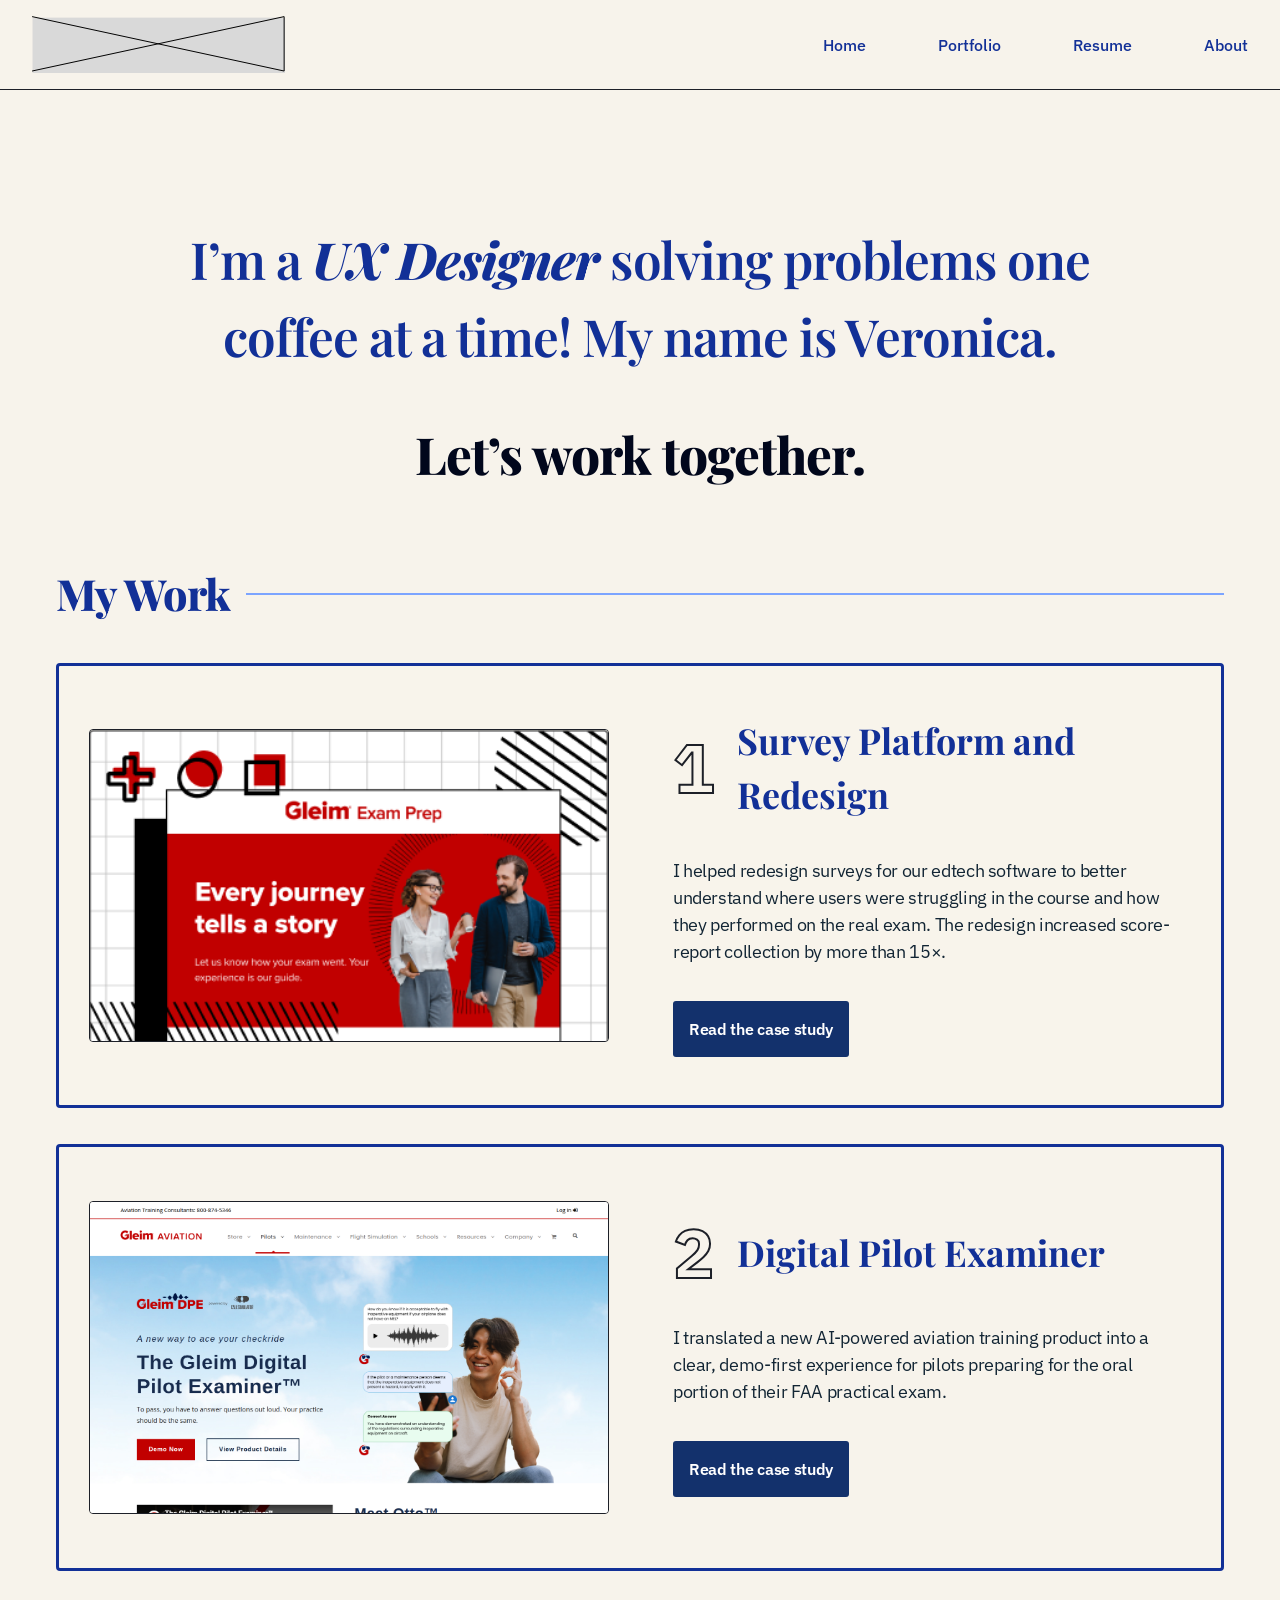
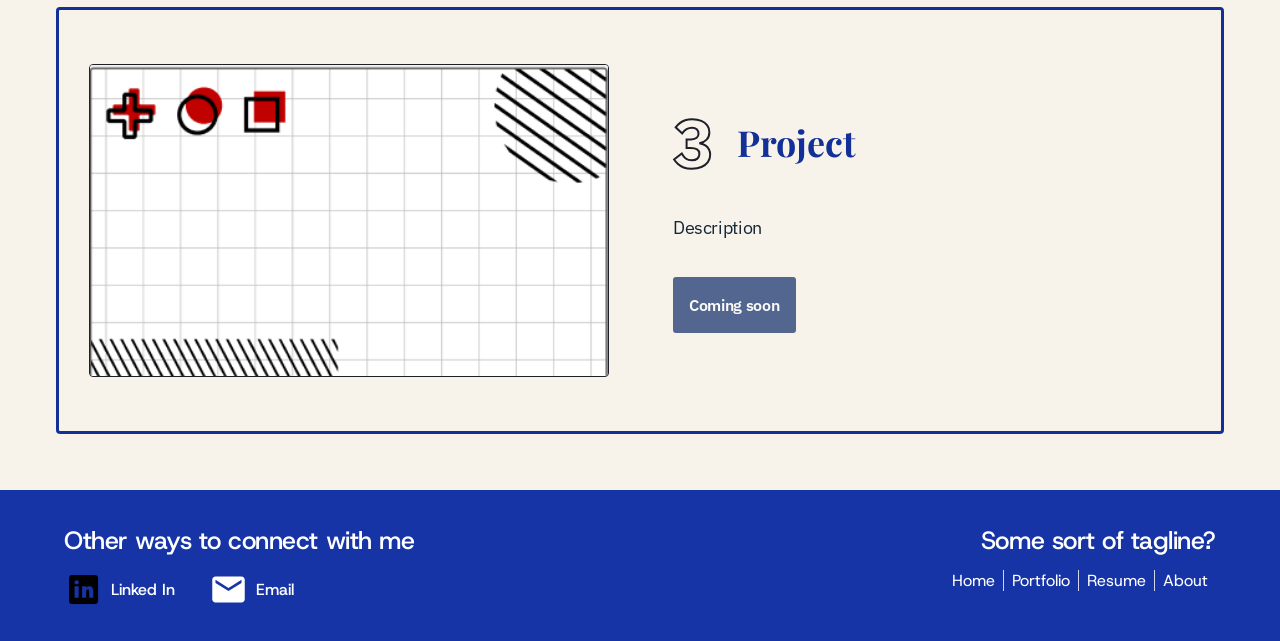
==== index.html @ b59b5c56 "Merge pull request #1 from ElmerTucker/main Homepage rebuild, Digital Pilot Examiner case study, and" ====
<!DOCTYPE html>
<html lang="en">

<head>
    <meta charset="UTF-8" />
    <meta name="viewport" content="width=device-width, initial-scale=1.0" />
    <meta name="description"
        content="Veronica Rodriguez is a UX designer creating thoughtful, outcome-focused digital experiences." />
    <title>Veronica Rodriguez — UX Designer</title>

    <link rel="preconnect" href="https://fonts.googleapis.com">
    <link rel="preconnect" href="https://fonts.gstatic.com" crossorigin>
    <link
        href="https://fonts.googleapis.com/css2?family=Host+Grotesk:wght@400;500&family=IBM+Plex+Sans:ital,wght@0,400;0,500;0,600;0,700&family=Playfair+Display:ital,wght@0,600;0,700;0,800;1,800&display=swap"
        rel="stylesheet">
    <link rel="stylesheet" href="styles.css" />
</head>

<body class="home-page">
    <div id="header"></div>

    <main>
        <section class="hero" aria-labelledby="hero-heading">
            <h1 id="hero-heading">
                I’m a <em>UX Designer</em> solving problems one coffee at a time! My name is Veronica.
                <span>Let’s work together.</span>
            </h1>
        </section>

        <section class="work" id="work" aria-labelledby="work-heading">
            <div class="section-heading">
                <h2 id="work-heading">My Work</h2>
                <span aria-hidden="true"></span>
            </div>

            <div class="project-list">
                <article class="project-card project-card--survey">
                    <div class="project-visual figma-crop" aria-hidden="true">
                        <img src="assets/figma-homepage.png" alt="" />
                    </div>
                    <div class="project-copy">
                        <div class="project-title-row">
                            <span class="project-number" aria-hidden="true">1</span>
                            <h3>Survey Platform and Redesign</h3>
                        </div>
                        <p>
                            I helped redesign surveys for our edtech software to better understand where users were
                            struggling in the course and how they performed on the real exam. The redesign increased
                            score-report collection by more than 15×.
                        </p>
                        <a class="project-button" href="surveys.html">Read the case study</a>
                    </div>
                </article>

                <article class="project-card project-card--pilot">
                    <div class="project-visual">
                        <img src="assets/digital-pilot-examiner.png"
                            alt="Gleim Digital Pilot Examiner launch-page design" />
                    </div>
                    <div class="project-copy">
                        <div class="project-title-row">
                            <span class="project-number" aria-hidden="true">2</span>
                            <h3>Digital Pilot Examiner</h3>
                        </div>
                        <p>
                            I translated a new AI-powered aviation training product into a clear, demo-first experience
                            for pilots preparing for the oral portion of their FAA practical exam.
                        </p>
                        <a class="project-button" href="digital-pilot-examiner.html">Read the case study</a>
                    </div>
                </article>

                <article class="project-card project-card--placeholder">
                    <div class="project-visual figma-crop" aria-hidden="true">
                        <img src="assets/figma-homepage.png" alt="" />
                    </div>
                    <div class="project-copy">
                        <div class="project-title-row">
                            <span class="project-number" aria-hidden="true">3</span>
                            <h3>Project</h3>
                        </div>
                        <p>Description</p>
                        <span class="project-button project-button--disabled" aria-disabled="true">Coming soon</span>
                    </div>
                </article>
            </div>
        </section>
    </main>

    <div id="footer"></div>

    <script>
        document.addEventListener("DOMContentLoaded", async function () {
            const [header, footer] = await Promise.all([
                fetch("partials/header.html"),
                fetch("partials/footer.html")
            ]);

            document.getElementById("header").innerHTML = await header.text();
            document.getElementById("footer").innerHTML = await footer.text();
        });
    </script>
</body>

</html>
---- styles.css ----
:root {
    --canvas: #f7f3eb;
    --card: #f8f4eb;
    --blue: #123097;
    --button: #13316c;
    --footer: #1634a6;
    --ink: #122534;
    --black: #01071c;
    --rule: #1d2028;
}

* {
    box-sizing: border-box;
}

html {
    scroll-behavior: smooth;
}

body {
    margin: 0;
}

.home-page {
    min-width: 0;
    overflow-x: hidden;
    background: var(--canvas);
    color: var(--ink);
    font-family: "IBM Plex Sans", sans-serif;
}

a {
    color: inherit;
}

.site-header {
    min-height: 89px;
    padding: 16px 32px;
    border-bottom: 1px solid var(--rule);
    display: flex;
    align-items: center;
    justify-content: space-between;
    gap: 32px;
    background: var(--canvas);
}

.site-brand {
    display: block;
    width: 253px;
    height: 57px;
    flex: 0 0 auto;
}

.site-brand img {
    display: block;
    width: 100%;
    height: 100%;
    object-fit: fill;
}

.site-nav {
    display: flex;
    align-items: center;
    gap: 72px;
    font-size: 16px;
    font-weight: 500;
    color: var(--blue);
}

.site-nav a,
.footer-nav a,
.contact-links a {
    text-decoration: none;
}

.site-nav a,
.footer-nav a {
    position: relative;
}

.site-nav a::after,
.footer-nav a::after {
    content: "";
    position: absolute;
    right: 0;
    bottom: -4px;
    left: 0;
    height: 1px;
    background: currentColor;
    transform: scaleX(0);
    transform-origin: right;
    transition: transform 180ms ease;
}

.site-nav a:hover::after,
.site-nav a:focus-visible::after,
.footer-nav a:hover::after,
.footer-nav a:focus-visible::after {
    transform: scaleX(1);
    transform-origin: left;
}

[aria-disabled="true"] {
    cursor: default;
}

.hero {
    min-height: 408px;
    margin-top: 63px;
    padding: 32px 64px;
    display: flex;
    align-items: center;
    justify-content: center;
}

.hero h1 {
    max-width: 1021px;
    margin: 0;
    color: var(--blue);
    font-family: "Playfair Display", serif;
    font-size: clamp(44px, 4vw, 57px);
    font-weight: 600;
    line-height: 1.5;
    letter-spacing: -0.019em;
    text-align: center;
}

.hero em {
    font-weight: 800;
}

.hero span {
    display: block;
    margin-top: 42px;
    color: var(--black);
    font-weight: 800;
}

.work {
    padding: 0 56px;
}

.section-heading {
    width: 100%;
    height: 65px;
    display: flex;
    align-items: center;
    gap: 16px;
}

.section-heading h2 {
    margin: 0;
    color: var(--blue);
    font-family: "Playfair Display", serif;
    font-size: 43px;
    font-weight: 800;
    line-height: 1.5;
    letter-spacing: -0.019em;
    white-space: nowrap;
}

.section-heading span {
    height: 2px;
    flex: 1;
    background: #7ca4ff;
}

.project-list {
    margin-top: 37px;
    display: grid;
    gap: 36px;
}

.project-card {
    min-height: 427px;
    padding: 30px;
    border: 3px solid var(--blue);
    border-radius: 4px;
    display: grid;
    grid-template-columns: minmax(0, 601fr) minmax(0, 599fr);
    align-items: center;
    gap: 64px;
    background: transparent;
}

.project-card:first-child {
    min-height: 445px;
    padding-block: 38px;
    background: var(--card);
}

.project-visual {
    width: 100%;
    aspect-ratio: 601 / 363;
    overflow: hidden;
    border: 1px solid var(--rule);
    border-radius: 4px;
    background: var(--canvas);
}

.project-visual>img {
    display: block;
    width: 100%;
    height: 100%;
    object-fit: cover;
}

.project-card--pilot .project-visual>img {
    object-position: top center;
}

.figma-crop {
    position: relative;
}

.figma-crop>img {
    position: absolute;
    width: 239.6%;
    max-width: none;
    height: auto;
    left: -14.64%;
    object-fit: initial;
}

.project-card--survey .figma-crop>img {
    top: -211.05%;
}

.project-card--placeholder .figma-crop>img {
    top: -469.15%;
}

.project-copy {
    min-width: 0;
    display: flex;
    flex-direction: column;
    align-items: flex-start;
    gap: 36px;
}

.project-title-row {
    width: 100%;
    display: flex;
    align-items: center;
    gap: 24px;
}

.project-number {
    flex: 0 0 auto;
    color: transparent;
    font-family: "IBM Plex Sans", sans-serif;
    font-size: clamp(60px, 5.4vw, 78px);
    font-weight: 700;
    line-height: 1;
    letter-spacing: -0.019em;
    -webkit-text-stroke: 2px var(--rule);
}

.project-copy h3 {
    margin: 0;
    color: var(--blue);
    font-family: "Playfair Display", serif;
    font-size: clamp(31px, 2.8vw, 39px);
    font-weight: 700;
    line-height: 1.5;
    letter-spacing: 0.001em;
}

.project-copy p {
    width: 100%;
    margin: 0;
    color: var(--ink);
    font-size: 18px;
    line-height: 1.5;
    letter-spacing: -0.019em;
}

.project-button {
    display: inline-flex;
    align-items: center;
    justify-content: center;
    min-height: 56px;
    padding: 16px;
    border-radius: 3px;
    background: var(--button);
    color: white;
    font-size: 16px;
    font-weight: 600;
    line-height: 1.5;
    letter-spacing: -0.019em;
    text-decoration: none;
    transition: transform 160ms ease, background 160ms ease;
}

a.project-button:hover,
a.project-button:focus-visible {
    transform: translateY(-2px);
    background: var(--blue);
}

.project-button--disabled {
    opacity: 0.72;
}

.site-footer {
    min-height: 151px;
    margin-top: 56px;
    padding: 32px 64px;
    display: grid;
    grid-template-columns: 1fr 1fr;
    align-items: start;
    gap: 32px;
    background: var(--footer);
    color: white;
    font-family: "Host Grotesk", sans-serif;
}

.site-footer h2 {
    margin: 0;
    font-size: 25px;
    font-weight: 500;
    line-height: 1.5;
    letter-spacing: -0.019em;
}

.footer-contact,
.footer-nav-group {
    display: flex;
    flex-direction: column;
    gap: 10px;
}

.contact-links {
    display: flex;
    align-items: center;
    gap: 34px;
}

.contact-links a {
    display: inline-flex;
    align-items: center;
    gap: 8px;
    font-size: 16px;
    font-weight: 500;
}

.contact-links img {
    width: 39px;
    height: 39px;
    object-fit: contain;
}

.footer-nav-group {
    align-items: flex-end;
    text-align: right;
}

.footer-nav {
    display: flex;
    align-items: center;
    font-size: 16px;
}

.footer-nav a {
    padding: 0 8px;
    border-left: 1px solid rgba(255, 255, 255, 0.8);
}

.footer-nav a:first-child {
    border-left: 0;
}

@media (max-width: 960px) {
    .site-brand {
        width: 190px;
        height: 43px;
    }

    .site-nav {
        gap: 28px;
    }

    .hero {
        min-height: 360px;
        margin-top: 32px;
        padding-inline: 40px;
    }

    .work {
        padding-inline: 32px;
    }

    .project-card,
    .project-card:first-child {
        min-height: 0;
        padding: 28px;
        grid-template-columns: 1fr;
        gap: 32px;
    }

    .project-visual {
        max-width: 650px;
    }

    .project-copy {
        gap: 24px;
    }
}

@media (max-width: 680px) {
    .site-header {
        padding: 16px 20px;
        flex-wrap: wrap;
        gap: 12px;
    }

    .site-brand {
        width: 150px;
        height: 34px;
    }

    .site-nav {
        width: 100%;
        justify-content: space-between;
        gap: 10px;
        font-size: 14px;
    }

    .hero {
        min-height: 0;
        margin: 0;
        padding: 64px 24px 80px;
    }

    .hero h1 {
        font-size: clamp(36px, 10vw, 46px);
        line-height: 1.28;
        text-align: left;
    }

    .hero span {
        margin-top: 32px;
    }

    .work {
        padding-inline: 20px;
    }

    .section-heading {
        height: auto;
    }

    .section-heading h2 {
        font-size: 36px;
    }

    .project-list {
        margin-top: 28px;
        gap: 24px;
    }

    .project-card,
    .project-card:first-child {
        padding: 18px;
        border-width: 2px;
        gap: 24px;
    }

    .project-title-row {
        align-items: flex-start;
        gap: 14px;
    }

    .project-number {
        font-size: 54px;
    }

    .project-copy h3 {
        font-size: 30px;
        line-height: 1.25;
    }

    .project-copy p {
        font-size: 16px;
    }

    .site-footer {
        margin-top: 40px;
        padding: 32px 24px;
        grid-template-columns: 1fr;
    }

    .footer-nav-group {
        align-items: flex-start;
        text-align: left;
    }

    .footer-nav {
        flex-wrap: wrap;
    }

    .footer-nav a:first-child {
        padding-left: 0;
    }
}

@media (prefers-reduced-motion: reduce) {
    html {
        scroll-behavior: auto;
    }

    *,
    *::before,
    *::after {
        transition-duration: 0.01ms !important;
        animation-duration: 0.01ms !important;
        animation-iteration-count: 1 !important;
    }
}

/* Survey redesign case study */
.survey-page {
    --survey-blue: #123097;
    --survey-ink: #122534;
    --survey-line: #7ca4ff;
    --survey-pale: #e9efff;
    min-width: 0;
    overflow-x: hidden;
    background: var(--canvas);
    color: var(--survey-ink);
    font-family: "IBM Plex Sans", sans-serif;
    font-size: 16px;
    line-height: 1.62;
}

.survey-page .site-header {
    position: relative;
    z-index: 2;
}

.survey-page main {
    overflow: hidden;
}

.survey-shell {
    width: min(100% - 128px, 1312px);
    margin-inline: auto;
}

.survey-hero {
    min-height: 422px;
    padding-block: 112px 80px;
    display: grid;
    grid-template-columns: minmax(0, 1.45fr) minmax(220px, 0.62fr) minmax(180px, 0.5fr);
    align-items: start;
    gap: 72px;
}

.survey-eyebrow {
    margin: 0 0 12px;
    color: var(--survey-blue);
    font-size: 13px;
    font-weight: 700;
    letter-spacing: 0.14em;
    text-transform: uppercase;
}

.survey-hero h1,
.survey-page h2,
.survey-page h3,
.survey-page h4,
.survey-meta dt {
    font-family: "Playfair Display", serif;
}

.survey-hero h1 {
    margin: 0;
    color: var(--survey-blue);
    font-size: clamp(54px, 5.3vw, 77px);
    font-weight: 700;
    line-height: 1.05;
    letter-spacing: -0.035em;
}

.survey-meta {
    display: contents;
    margin: 0;
}

.survey-meta div {
    min-width: 0;
}

.survey-meta dt {
    margin-bottom: 18px;
    color: var(--survey-blue);
    font-size: 31px;
    font-weight: 700;
    line-height: 1.15;
}

.survey-meta dd {
    margin: 0;
    font-size: 14px;
    line-height: 1.55;
}

.survey-case-study {
    padding-bottom: 78px;
}

.survey-section {
    padding-block: 48px;
}

.survey-section + .survey-section {
    padding-top: 38px;
}

.survey-heading-row {
    margin-bottom: 24px;
    display: flex;
    align-items: center;
    gap: 20px;
}

.survey-heading-row h2,
.survey-centered-heading {
    margin: 0;
    color: var(--survey-blue);
    font-size: clamp(34px, 3.15vw, 45px);
    font-weight: 700;
    line-height: 1.15;
    letter-spacing: -0.025em;
}

.survey-heading-row span {
    height: 2px;
    flex: 1;
    background: var(--survey-line);
}

.survey-heading-row--small h2 {
    font-size: clamp(30px, 2.45vw, 37px);
}

.survey-intro {
    max-width: 1120px;
    margin: 0;
    font-size: 18px;
}

.survey-copy {
    display: grid;
    gap: 18px;
}

.survey-copy p,
.survey-section > p,
.survey-subsection > p {
    max-width: 1180px;
    margin: 0;
}

.survey-centered-heading {
    text-align: center;
}

.goal-grid {
    margin-top: 34px;
    display: grid;
    grid-template-columns: repeat(6, minmax(0, 1fr));
    gap: 38px 30px;
}

.goal-card {
    grid-column: span 2;
    text-align: center;
}

.goal-card--wide-left {
    grid-column: 2 / span 2;
}

.goal-card--wide-right {
    grid-column: 4 / span 2;
}

.goal-mark {
    position: relative;
    width: 112px;
    height: 104px;
    margin: 0 auto 18px;
    display: grid;
    place-items: center;
    overflow: hidden;
    border: 1px solid rgba(18, 48, 151, 0.14);
    border-radius: 3px;
    background: #dfe3ea;
    color: var(--survey-blue);
}

.goal-mark::before,
.goal-mark::after {
    content: "";
    position: absolute;
    border: 1px solid rgba(18, 48, 151, 0.32);
}

.goal-mark::before {
    width: 58px;
    height: 58px;
    border-radius: 50%;
}

.goal-mark::after {
    width: 84px;
    height: 1px;
    border-width: 1px 0 0;
    transform: rotate(-38deg);
}

.goal-mark span {
    position: relative;
    z-index: 1;
    width: 40px;
    height: 40px;
    display: grid;
    place-items: center;
    border-radius: 50%;
    background: var(--canvas);
    font-family: "Playfair Display", serif;
    font-size: 19px;
    font-weight: 800;
}

.goal-mark--business::after {
    transform: rotate(38deg);
}

.goal-mark--operations::before {
    border-radius: 2px;
    transform: rotate(45deg);
}

.goal-mark--strategy::after {
    width: 68px;
    height: 68px;
    border: 1px solid rgba(18, 48, 151, 0.32);
    border-radius: 2px;
    transform: rotate(22deg);
}

.goal-mark--design::before {
    width: 72px;
    height: 34px;
    border-radius: 999px;
}

.goal-card h3 {
    margin: 0 0 4px;
    color: var(--survey-blue);
    font-size: 24px;
    line-height: 1.25;
}

.goal-card p {
    max-width: 320px;
    margin: 0 auto;
    font-size: 14px;
    line-height: 1.5;
}

.survey-subsection {
    padding-top: 24px;
}

.survey-subsection + .survey-subsection {
    margin-top: 34px;
}

.survey-subsection h3,
.solution-callout h3,
.clarity-section h3 {
    margin: 0 0 12px;
    color: var(--survey-blue);
    font-size: clamp(28px, 2.5vw, 36px);
    line-height: 1.2;
}

.path-list {
    margin-top: 34px;
    display: grid;
    gap: 22px;
}

.path-card {
    display: grid;
    grid-template-columns: 156px minmax(0, 1fr);
    align-items: center;
    gap: 48px;
}

.path-number {
    min-height: 138px;
    display: grid;
    place-items: center;
    background: #dfe3ea;
    color: transparent;
    font-family: "IBM Plex Sans", sans-serif;
    font-size: 56px;
    font-weight: 700;
    -webkit-text-stroke: 1.5px var(--survey-blue);
}

.path-card h4 {
    margin: 0 0 5px;
    color: var(--survey-blue);
    font-size: 24px;
    line-height: 1.25;
}

.path-card p {
    max-width: 950px;
    margin: 0;
}

.timing-grid {
    margin-top: 28px;
    display: grid;
    grid-template-columns: repeat(3, minmax(0, 1fr));
    gap: 1px;
    border: 1px solid rgba(18, 48, 151, 0.25);
    background: rgba(18, 48, 151, 0.25);
}

.timing-grid div {
    min-height: 122px;
    padding: 24px;
    background: var(--canvas);
}

.timing-grid span {
    display: block;
    color: var(--survey-blue);
    font-family: "Playfair Display", serif;
    font-size: 22px;
    font-weight: 700;
}

.timing-grid p {
    margin: 4px 0 0;
    color: #44515b;
    font-size: 14px;
}

.persona-figure {
    margin: 60px auto 0;
}

.persona-figure img {
    display: block;
    width: 100%;
    border: 2px solid var(--rule);
    background: #edf1fb;
}

.persona-figure figcaption {
    max-width: 760px;
    margin: 14px auto 0;
    color: #53606a;
    font-size: 14px;
    text-align: center;
}

.survey-narrative {
    margin-top: 18px;
}

.solution-callout {
    margin-top: 38px;
    padding: 42px 48px;
    border-left: 6px solid var(--survey-blue);
    background: var(--survey-pale);
}

.solution-callout .survey-eyebrow {
    margin-bottom: 6px;
}

.solution-callout p:last-child {
    max-width: 1090px;
    margin: 0;
}

.process-strip {
    margin-top: 36px;
    display: grid;
    grid-template-columns: repeat(4, minmax(0, 1fr));
    border-block: 1px solid rgba(18, 48, 151, 0.25);
}

.process-strip article {
    min-height: 215px;
    padding: 28px;
    border-left: 1px solid rgba(18, 48, 151, 0.25);
}

.process-strip article:first-child {
    border-left: 0;
}

.process-strip span {
    color: var(--survey-line);
    font-size: 14px;
    font-weight: 700;
}

.process-strip h3 {
    margin: 30px 0 7px;
    color: var(--survey-blue);
    font-size: 25px;
}

.process-strip p {
    margin: 0;
    font-size: 14px;
}

.clarity-section {
    margin-top: 46px;
}

.clarity-grid {
    display: grid;
    grid-template-columns: minmax(0, 1.25fr) minmax(280px, 0.75fr);
    gap: 70px;
}

.clarity-grid aside {
    align-self: start;
    padding: 32px;
    background: var(--survey-blue);
    color: white;
    font-family: "Playfair Display", serif;
    font-size: 22px;
    font-style: italic;
    line-height: 1.45;
}

.clarity-grid aside p {
    margin: 0;
}

.impact-section {
    padding-bottom: 72px;
}

.impact-grid {
    margin-top: 42px;
    display: grid;
    grid-template-columns: minmax(170px, 0.75fr) auto minmax(170px, 0.75fr) minmax(290px, 1.45fr);
    align-items: stretch;
    gap: 24px;
}

.impact-stat,
.impact-feature {
    min-height: 210px;
    padding: 30px;
    display: flex;
    flex-direction: column;
    justify-content: center;
    border: 2px solid var(--survey-blue);
}

.impact-stat span,
.impact-feature strong {
    color: var(--survey-blue);
    font-family: "Playfair Display", serif;
    font-size: clamp(54px, 5vw, 72px);
    font-weight: 700;
    line-height: 1;
}

.impact-stat p,
.impact-feature p {
    margin: 12px 0 0;
}

.impact-stat--after {
    background: var(--survey-pale);
}

.impact-arrow {
    align-self: center;
    color: var(--survey-blue);
    font-size: 40px;
}

.impact-feature {
    border-color: var(--survey-blue);
    background: var(--survey-blue);
    color: white;
}

.impact-feature strong {
    color: white;
}

.case-study-nav {
    padding-top: 36px;
    border-top: 1px solid var(--rule);
    display: flex;
    align-items: center;
    justify-content: space-between;
    gap: 24px;
}

.case-study-nav a {
    color: var(--survey-blue);
    font-weight: 600;
    text-decoration-thickness: 1px;
    text-underline-offset: 5px;
}

@media (max-width: 1000px) {
    .survey-shell {
        width: min(100% - 64px, 1312px);
    }

    .survey-hero {
        min-height: 0;
        padding-block: 80px 58px;
        grid-template-columns: 1fr 1fr;
        gap: 48px;
    }

    .survey-hero-title {
        grid-column: 1 / -1;
    }

    .goal-grid {
        grid-template-columns: repeat(2, minmax(0, 1fr));
    }

    .goal-card,
    .goal-card--wide-left,
    .goal-card--wide-right {
        grid-column: auto;
    }

    .goal-card:last-child {
        grid-column: 1 / -1;
        max-width: 360px;
        justify-self: center;
    }

    .process-strip {
        grid-template-columns: repeat(2, minmax(0, 1fr));
    }

    .process-strip article:nth-child(3) {
        border-left: 0;
        border-top: 1px solid rgba(18, 48, 151, 0.25);
    }

    .process-strip article:nth-child(4) {
        border-top: 1px solid rgba(18, 48, 151, 0.25);
    }

    .impact-grid {
        grid-template-columns: 1fr auto 1fr;
    }

    .impact-feature {
        grid-column: 1 / -1;
        min-height: 180px;
    }
}

@media (max-width: 700px) {
    .survey-shell {
        width: min(100% - 40px, 1312px);
    }

    .survey-hero {
        padding-block: 58px 42px;
        grid-template-columns: 1fr;
        gap: 30px;
    }

    .survey-hero-title {
        grid-column: auto;
    }

    .survey-hero h1 {
        font-size: clamp(48px, 14vw, 66px);
    }

    .survey-meta {
        display: grid;
        grid-template-columns: 1fr 1fr;
        gap: 26px;
    }

    .survey-meta dt {
        margin-bottom: 8px;
        font-size: 25px;
    }

    .survey-section,
    .survey-section + .survey-section {
        padding-block: 34px;
    }

    .survey-heading-row {
        align-items: flex-end;
        gap: 14px;
    }

    .survey-heading-row h2,
    .survey-centered-heading {
        font-size: 34px;
    }

    .survey-intro {
        font-size: 16px;
    }

    .goal-grid {
        grid-template-columns: 1fr;
        gap: 34px;
    }

    .goal-card:last-child {
        grid-column: auto;
    }

    .path-card {
        grid-template-columns: 92px minmax(0, 1fr);
        align-items: start;
        gap: 20px;
    }

    .path-number {
        min-height: 92px;
        font-size: 36px;
    }

    .path-card h4 {
        font-size: 22px;
    }

    .timing-grid {
        grid-template-columns: repeat(2, minmax(0, 1fr));
    }

    .persona-figure {
        width: calc(100% + 40px);
        margin-left: -20px;
    }

    .persona-figure figcaption {
        padding-inline: 20px;
    }

    .solution-callout {
        padding: 30px 26px;
    }

    .process-strip,
    .clarity-grid {
        grid-template-columns: 1fr;
    }

    .process-strip article,
    .process-strip article:nth-child(2) {
        min-height: 0;
        border-top: 1px solid rgba(18, 48, 151, 0.25);
        border-left: 0;
    }

    .process-strip article:first-child {
        border-top: 0;
    }

    .process-strip h3 {
        margin-top: 16px;
    }

    .clarity-grid {
        gap: 30px;
    }

    .impact-grid {
        grid-template-columns: 1fr;
    }

    .impact-stat,
    .impact-feature {
        min-height: 170px;
    }

    .impact-arrow {
        transform: rotate(90deg);
    }

    .impact-feature {
        grid-column: auto;
    }
}

@media (max-width: 430px) {
    .survey-meta {
        grid-template-columns: 1fr;
    }

    .timing-grid {
        grid-template-columns: 1fr;
    }

    .path-card {
        grid-template-columns: 1fr;
    }

    .path-number {
        width: 92px;
    }

    .case-study-nav {
        align-items: flex-start;
        flex-direction: column;
    }
}

/* Digital Pilot Examiner case study */

.case-study-page {
    --case-red: #cf1717;
    --case-sky: #bfe8ff;
    min-width: 0;
    overflow-x: hidden;
    margin: 0;
    background: var(--canvas);
    color: var(--ink);
    font-family: "IBM Plex Sans", sans-serif;
    font-size: 18px;
    line-height: 1.65;
}

.skip-link {
    position: fixed;
    z-index: 100;
    top: 12px;
    left: 12px;
    padding: 10px 14px;
    background: var(--black);
    color: white;
    transform: translateY(-150%);
}

.skip-link:focus {
    transform: translateY(0);
}

.case-hero {
    width: min(100%, 1440px);
    margin: 0 auto;
    padding: 88px 56px 0;
}

.case-hero__copy {
    max-width: 1080px;
}

.back-link {
    display: inline-flex;
    margin-bottom: 64px;
    color: var(--blue);
    font-size: 15px;
    font-weight: 600;
    text-decoration: none;
}

.back-link:hover,
.back-link:focus-visible {
    text-decoration: underline;
    text-underline-offset: 5px;
}

.case-eyebrow,
.section-kicker,
.case-section__label p,
.next-project>p {
    margin: 0 0 20px;
    color: var(--case-red);
    font-size: 14px;
    font-weight: 700;
    letter-spacing: 0.11em;
    line-height: 1.4;
    text-transform: uppercase;
}

.case-hero h1 {
    max-width: 1120px;
    margin: 0;
    color: var(--blue);
    font-family: "Playfair Display", serif;
    font-size: clamp(52px, 6vw, 86px);
    font-weight: 700;
    letter-spacing: -0.04em;
    line-height: 1.02;
}

.case-hero h1 em {
    color: var(--black);
    font-weight: 800;
}

.case-deck {
    max-width: 820px;
    margin: 42px 0 0;
    color: #324454;
    font-size: clamp(20px, 2vw, 26px);
    line-height: 1.5;
}

.case-facts {
    margin: 72px 0 48px;
    padding: 26px 0;
    border-top: 1px solid var(--rule);
    border-bottom: 1px solid var(--rule);
    display: grid;
    grid-template-columns: repeat(4, 1fr);
}

.case-facts>div {
    min-width: 0;
    padding: 0 24px;
    border-left: 1px solid #b8b5af;
}

.case-facts>div:first-child {
    padding-left: 0;
    border-left: 0;
}

.case-facts dt {
    margin-bottom: 6px;
    color: #69727b;
    font-size: 13px;
    font-weight: 700;
    letter-spacing: 0.08em;
    text-transform: uppercase;
}

.case-facts dd {
    margin: 0;
    color: var(--ink);
    font-size: 16px;
    font-weight: 600;
    line-height: 1.45;
}

.case-hero__visual {
    margin: 0;
    padding: 22px;
    border-radius: 6px 6px 0 0;
    background: var(--blue);
    box-shadow: 0 28px 70px rgba(18, 37, 52, 0.18);
}

.case-hero__visual img {
    display: block;
    width: 100%;
    border: 1px solid rgba(255, 255, 255, 0.36);
}

.case-jumpnav {
    width: min(calc(100% - 112px), 1328px);
    margin: 0 auto;
    padding: 22px 0;
    border-bottom: 1px solid var(--rule);
    display: flex;
    align-items: center;
    gap: 34px;
    color: var(--blue);
    font-size: 15px;
    font-weight: 600;
}

.case-jumpnav span {
    margin-right: auto;
    color: #69727b;
    font-size: 12px;
    letter-spacing: 0.08em;
    text-transform: uppercase;
}

.case-jumpnav a {
    text-decoration: none;
}

.case-jumpnav a:hover,
.case-jumpnav a:focus-visible {
    text-decoration: underline;
    text-underline-offset: 5px;
}

.case-section {
    width: min(100%, 1440px);
    margin: 0 auto;
    padding: 112px 56px;
    border-bottom: 1px solid var(--rule);
    display: grid;
    grid-template-columns: 160px minmax(0, 1fr);
    gap: 64px;
    scroll-margin-top: 24px;
}

.case-section__label {
    padding-top: 12px;
}

.case-section__label p {
    position: sticky;
    top: 24px;
    margin: 0;
    color: var(--blue);
}

.case-section__body {
    width: 100%;
    max-width: 1000px;
}

.case-section h2 {
    max-width: 900px;
    margin: 0 0 38px;
    color: var(--black);
    font-family: "Playfair Display", serif;
    font-size: clamp(42px, 4.5vw, 64px);
    font-weight: 700;
    letter-spacing: -0.035em;
    line-height: 1.08;
}

.case-section h3 {
    margin: 0 0 16px;
    color: var(--blue);
    font-family: "Playfair Display", serif;
    font-size: clamp(27px, 2.4vw, 36px);
    font-weight: 700;
    letter-spacing: -0.02em;
    line-height: 1.2;
}

.case-section p {
    max-width: 780px;
    margin-top: 0;
    margin-bottom: 24px;
}

.case-section .case-lead {
    max-width: 870px;
    color: #324454;
    font-size: clamp(21px, 2vw, 26px);
    line-height: 1.52;
}

.context-split {
    margin-top: 72px;
    display: grid;
    grid-template-columns: minmax(0, 1.1fr) minmax(300px, 0.9fr);
    align-items: stretch;
    gap: 48px;
}

.context-split>div {
    padding-top: 12px;
}

.insight-card {
    padding: 36px;
    display: flex;
    flex-direction: column;
    justify-content: space-between;
    background: var(--blue);
    color: white;
}

.insight-card .insight-card__label {
    margin-bottom: 56px;
    color: var(--case-sky);
    font-size: 12px;
    font-weight: 700;
    letter-spacing: 0.1em;
    text-transform: uppercase;
}

.insight-card p:last-child {
    margin: 0;
    color: white;
    font-family: "Playfair Display", serif;
    font-size: 28px;
    font-weight: 600;
    line-height: 1.35;
}

.challenge-block {
    margin-top: 112px;
    padding-top: 64px;
    border-top: 1px solid var(--rule);
}

.constraint-grid {
    margin: 48px 0 0;
    padding: 0;
    display: grid;
    grid-template-columns: repeat(2, minmax(0, 1fr));
    gap: 1px;
    background: var(--rule);
    border: 1px solid var(--rule);
    list-style: none;
}

.constraint-grid li {
    min-height: 190px;
    padding: 28px;
    display: flex;
    flex-direction: column;
    justify-content: space-between;
    gap: 30px;
    background: var(--canvas);
    color: #324454;
    font-size: 18px;
}

.constraint-grid li:last-child {
    grid-column: 1 / -1;
    min-height: 150px;
}

.constraint-grid span,
.solution-principles span,
.outcome-grid span {
    color: var(--case-red);
    font-size: 13px;
    font-weight: 700;
    letter-spacing: 0.08em;
}

.case-section--tinted {
    background: #eee9df;
}

.role-grid {
    margin: 52px 0 112px;
    display: grid;
    grid-template-columns: repeat(3, minmax(0, 1fr));
    gap: 32px;
}

.role-grid>div {
    padding-top: 24px;
    border-top: 3px solid var(--blue);
}

.role-grid h3 {
    font-size: 25px;
}

.role-grid p {
    margin: 0;
    font-size: 16px;
}

.process-heading {
    max-width: 780px;
}

.process-list {
    margin: 48px 0 0;
    padding: 0;
    border-top: 1px solid var(--rule);
    list-style: none;
}

.process-list li {
    padding: 30px 0;
    border-bottom: 1px solid #a6a49e;
    display: grid;
    grid-template-columns: 80px minmax(0, 1fr);
    gap: 24px;
}

.process-list__number {
    color: transparent;
    font-size: 38px;
    font-weight: 700;
    line-height: 1;
    -webkit-text-stroke: 1.5px var(--blue);
}

.process-list h4 {
    margin: 0 0 8px;
    color: var(--blue);
    font-family: "Playfair Display", serif;
    font-size: 25px;
    line-height: 1.25;
}

.process-list p {
    margin: 0;
    color: #3d4c58;
    font-size: 16px;
}

.solution-principles {
    margin: 56px 0 48px;
    display: grid;
    grid-template-columns: repeat(2, minmax(0, 1fr));
    gap: 24px;
}

.solution-principles>div {
    padding: 28px;
    border: 2px solid var(--blue);
}

.solution-principles h3 {
    margin-top: 34px;
    font-size: 27px;
}

.solution-principles p {
    margin: 0;
    font-size: 16px;
}

.browser-shot {
    margin: 48px 0 104px;
}

.browser-shot img {
    display: block;
    width: 100%;
    border: 1px solid #7f858a;
    box-shadow: 0 22px 55px rgba(18, 37, 52, 0.14);
}

.browser-shot figcaption {
    margin-top: 14px;
    color: #5b6670;
    font-size: 13px;
    font-style: italic;
}

.solution-copy {
    max-width: 790px;
    margin: 0 0 44px;
}

.tag-list {
    margin: 34px 0 0;
    padding: 0;
    display: flex;
    flex-wrap: wrap;
    gap: 10px;
    list-style: none;
}

.tag-list li {
    padding: 8px 14px;
    border: 1px solid var(--blue);
    border-radius: 999px;
    color: var(--blue);
    font-size: 14px;
    font-weight: 600;
}

.benefit-list {
    margin: 38px 0 0;
    padding: 0;
    border-top: 1px solid #a6a49e;
    list-style: none;
}

.benefit-list li {
    padding: 18px 0;
    border-bottom: 1px solid #a6a49e;
    display: grid;
    grid-template-columns: 170px minmax(0, 1fr);
    gap: 24px;
}

.benefit-list strong {
    color: var(--blue);
}

.benefit-list span {
    color: #3d4c58;
}

.outcome-section {
    max-width: none;
    background: var(--blue);
    color: white;
}

.outcome-section .case-section__body {
    max-width: 1000px;
}

.outcome-section .case-section__label p,
.outcome-section .section-kicker,
.outcome-section .outcome-grid span {
    color: var(--case-sky);
}

.outcome-section h2,
.outcome-section .case-lead {
    color: white;
}

.outcome-grid {
    margin-top: 56px;
    display: grid;
    grid-template-columns: repeat(3, minmax(0, 1fr));
    gap: 1px;
    background: rgba(255, 255, 255, 0.4);
    border: 1px solid rgba(255, 255, 255, 0.4);
}

.outcome-grid>div {
    min-height: 290px;
    padding: 30px;
    background: var(--blue);
}

.outcome-grid h3 {
    margin-top: 48px;
    color: white;
    font-size: 25px;
}

.outcome-grid p {
    margin: 0;
    color: #e4edff;
    font-size: 16px;
}

.reflection-section {
    border-bottom: 0;
}

.transferable-skill {
    max-width: 880px;
    margin: 72px 0 0;
    padding: 38px;
    border-left: 8px solid var(--case-red);
    background: var(--black);
    color: white;
}

.transferable-skill .section-kicker {
    color: var(--case-sky);
}

.transferable-skill p:last-child {
    max-width: none;
    margin: 0;
    font-family: "Playfair Display", serif;
    font-size: clamp(25px, 2.6vw, 35px);
    font-weight: 600;
    line-height: 1.4;
}

.next-project {
    width: min(calc(100% - 112px), 1328px);
    margin: 0 auto 72px;
    padding: 46px 0;
    border-top: 1px solid var(--rule);
}

.next-project>p {
    color: #69727b;
}

.next-project a {
    display: flex;
    justify-content: space-between;
    gap: 32px;
    color: var(--blue);
    font-family: "Playfair Display", serif;
    font-size: clamp(34px, 4vw, 56px);
    font-weight: 700;
    line-height: 1.15;
    text-decoration: none;
}

.next-project a:hover,
.next-project a:focus-visible {
    color: var(--case-red);
}

@media (max-width: 980px) {
    .case-hero {
        padding: 64px 32px 0;
    }

    .case-facts {
        grid-template-columns: repeat(2, 1fr);
        gap: 24px 0;
    }

    .case-facts>div:nth-child(3) {
        padding-left: 0;
        border-left: 0;
    }

    .case-jumpnav,
    .next-project {
        width: calc(100% - 64px);
    }

    .case-section {
        padding: 88px 32px;
        grid-template-columns: 1fr;
        gap: 26px;
    }

    .case-section__label p {
        position: static;
    }

    .context-split {
        grid-template-columns: 1fr;
    }

    .role-grid,
    .outcome-grid {
        grid-template-columns: 1fr;
    }

    .outcome-grid>div {
        min-height: 0;
    }
}

@media (max-width: 680px) {
    .case-study-page {
        font-size: 16px;
    }

    .case-hero {
        padding: 48px 20px 0;
    }

    .back-link {
        margin-bottom: 48px;
    }

    .case-hero h1 {
        font-size: clamp(43px, 13vw, 60px);
    }

    .case-deck {
        margin-top: 30px;
        font-size: 19px;
    }

    .case-facts {
        margin-top: 48px;
        grid-template-columns: 1fr;
        gap: 0;
    }

    .case-facts>div,
    .case-facts>div:first-child,
    .case-facts>div:nth-child(3) {
        padding: 18px 0;
        border-left: 0;
        border-bottom: 1px solid #c4c0b9;
    }

    .case-facts>div:last-child {
        border-bottom: 0;
    }

    .case-hero__visual {
        margin-right: -20px;
        margin-left: -20px;
        padding: 10px;
        border-radius: 0;
    }

    .case-jumpnav {
        width: 100%;
        padding: 20px;
        overflow-x: auto;
        gap: 24px;
    }

    .case-jumpnav span {
        display: none;
    }

    .case-jumpnav a {
        white-space: nowrap;
    }

    .case-section {
        padding: 72px 20px;
    }

    .case-section h2 {
        font-size: clamp(37px, 11vw, 48px);
    }

    .case-section .case-lead {
        font-size: 19px;
    }

    .context-split,
    .challenge-block {
        margin-top: 64px;
    }

    .insight-card {
        padding: 28px;
    }

    .insight-card .insight-card__label {
        margin-bottom: 40px;
    }

    .insight-card p:last-child {
        font-size: 24px;
    }

    .constraint-grid,
    .solution-principles {
        grid-template-columns: 1fr;
    }

    .constraint-grid li:last-child {
        grid-column: auto;
    }

    .constraint-grid li {
        min-height: 150px;
    }

    .role-grid {
        margin-bottom: 72px;
    }

    .process-list li {
        grid-template-columns: 52px minmax(0, 1fr);
        gap: 14px;
    }

    .process-list__number {
        font-size: 30px;
    }

    .browser-shot {
        margin: 36px -20px 76px;
    }

    .browser-shot figcaption {
        padding: 0 20px;
    }

    .benefit-list li {
        grid-template-columns: 1fr;
        gap: 4px;
    }

    .transferable-skill {
        margin-top: 56px;
        padding: 28px;
    }

    .next-project {
        width: calc(100% - 40px);
        margin-bottom: 48px;
    }
}
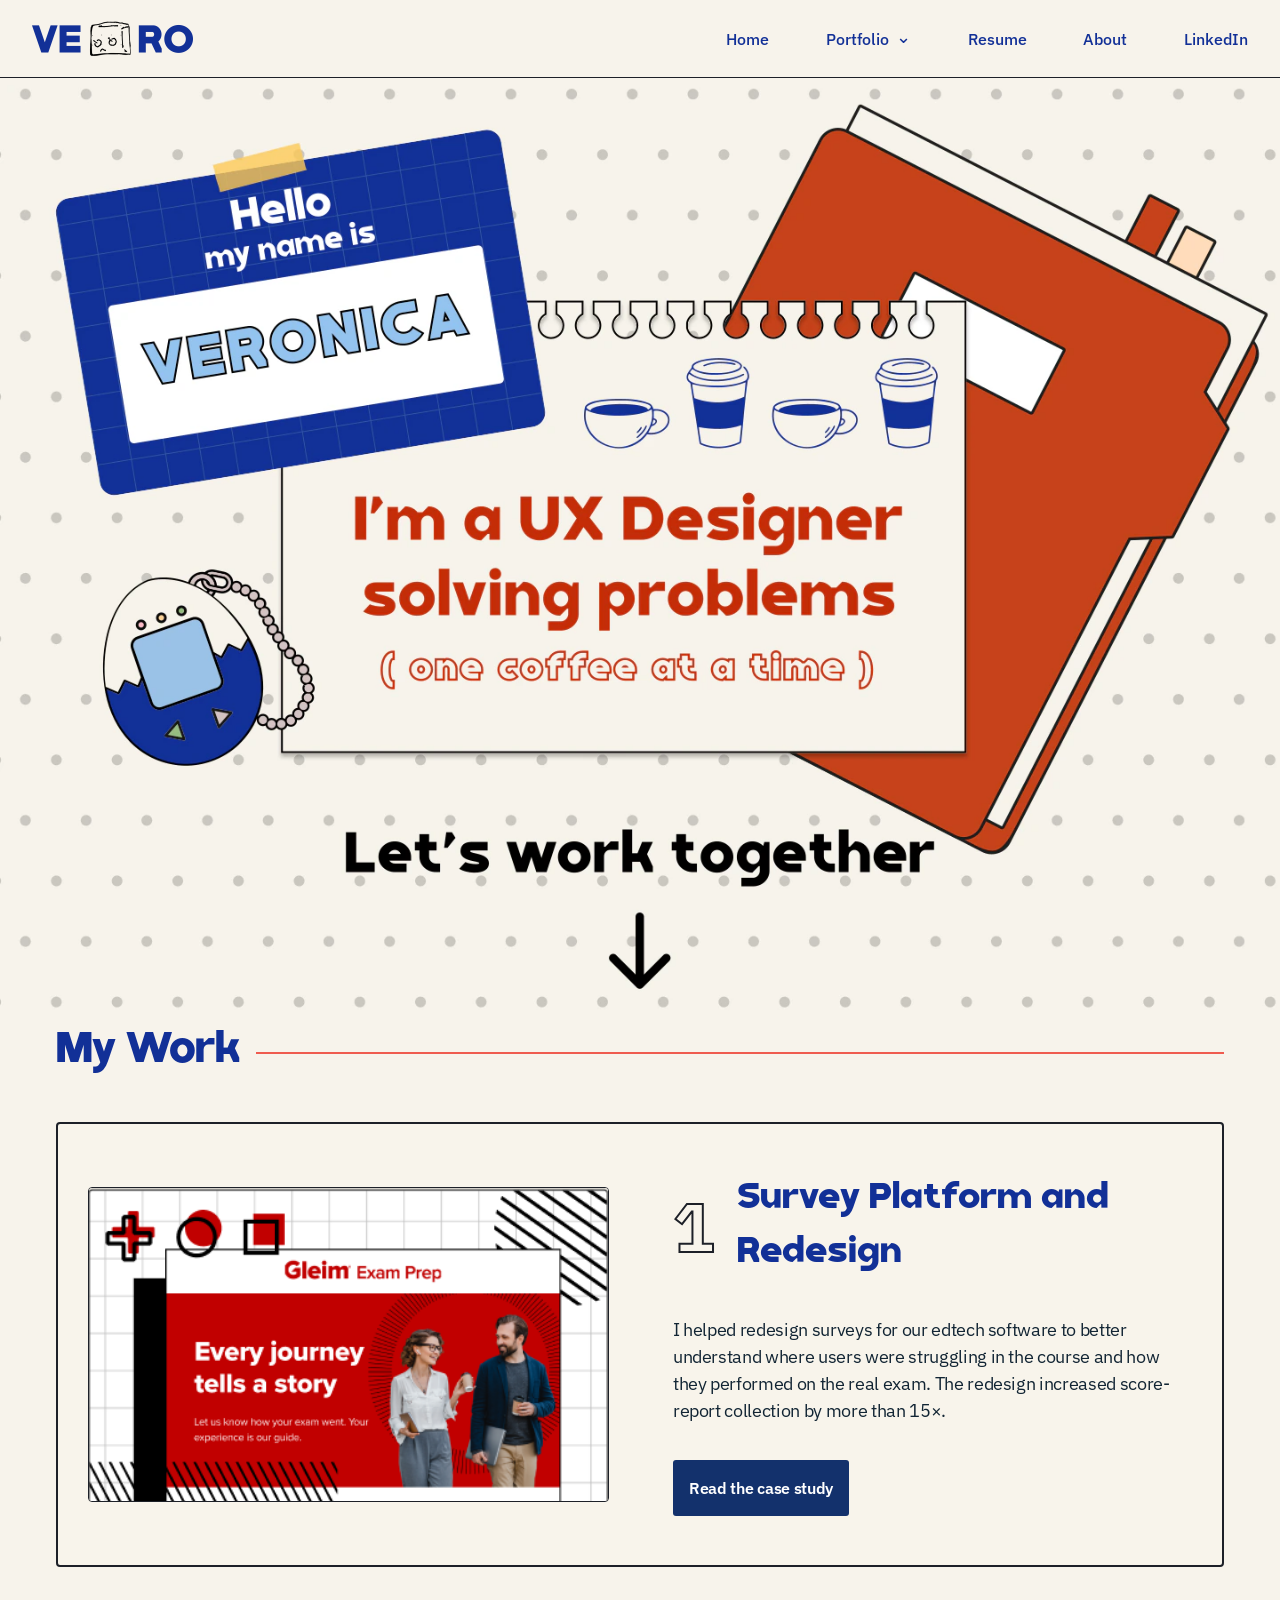
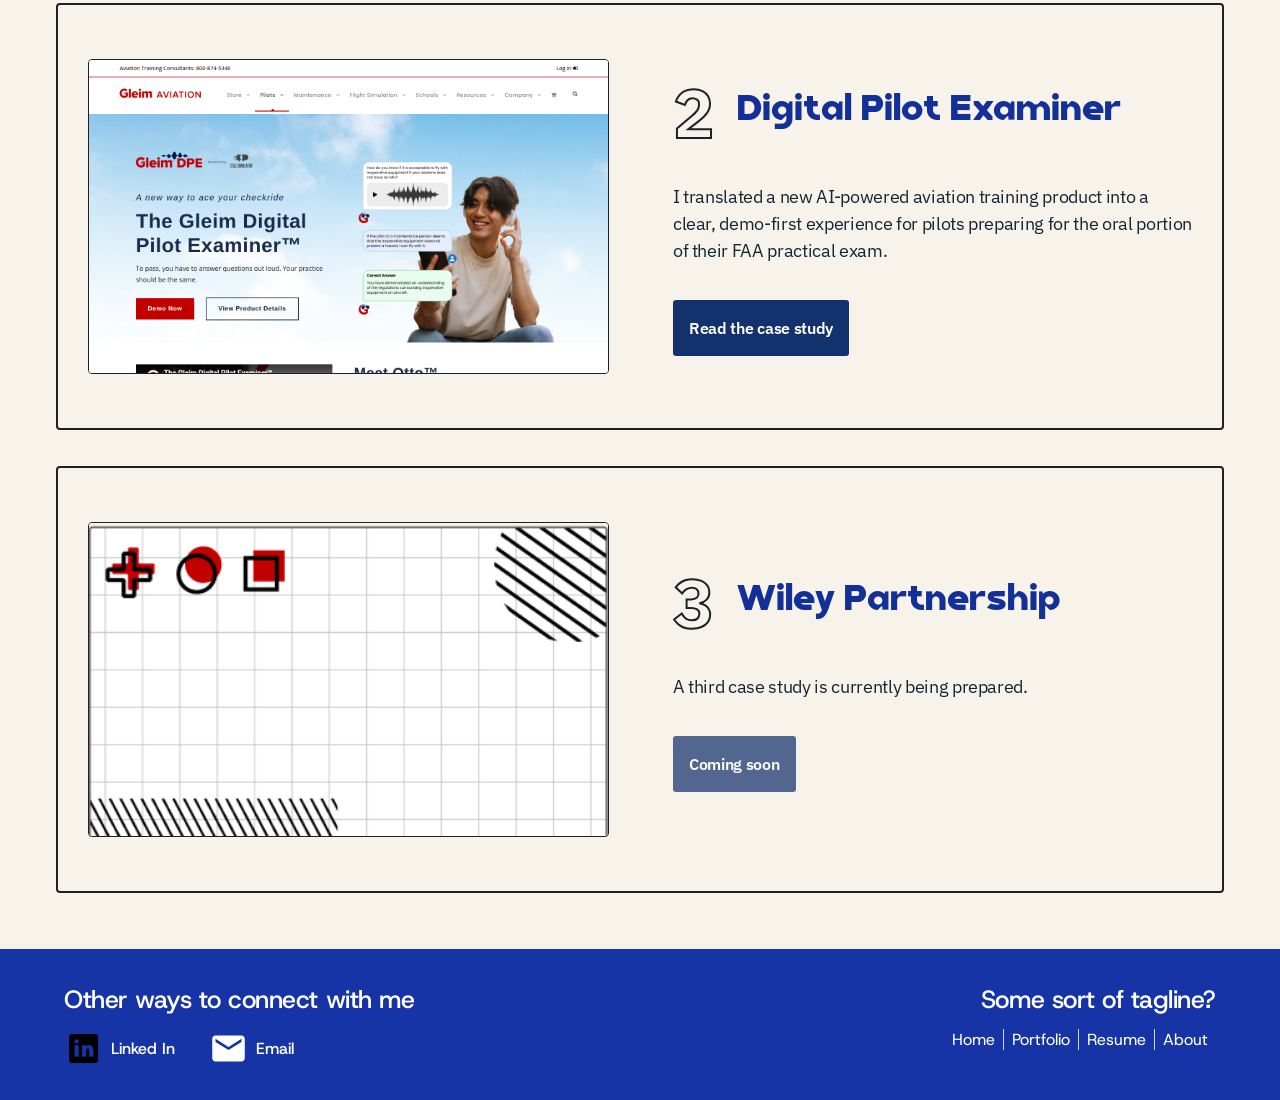
==== commit 25bf956e: "Merge pull request #2 from ElmerTucker/main Add site branding and hero illustration, switch to local" ====
--- a/index.html
+++ b/index.html
@@ -11,7 +11,7 @@
     <link rel="preconnect" href="https://fonts.googleapis.com">
     <link rel="preconnect" href="https://fonts.gstatic.com" crossorigin>
     <link
-        href="https://fonts.googleapis.com/css2?family=Host+Grotesk:wght@400;500&family=IBM+Plex+Sans:ital,wght@0,400;0,500;0,600;0,700&family=Playfair+Display:ital,wght@0,600;0,700;0,800;1,800&display=swap"
+        href="https://fonts.googleapis.com/css2?family=Host+Grotesk:wght@400;500&family=IBM+Plex+Sans:ital,wght@0,400;0,500;0,600;0,700&display=swap"
         rel="stylesheet">
     <link rel="stylesheet" href="styles.css" />
 </head>
@@ -21,6 +21,9 @@
 
     <main>
         <section class="hero" aria-labelledby="hero-heading">
+            <div class="hero-art" aria-hidden="true">
+                <img src="assets/home-hero-illustration.webp" alt="" width="1440" height="1060" />
+            </div>
             <h1 id="hero-heading">
                 I’m a <em>UX Designer</em> solving problems one coffee at a time! My name is Veronica.
                 <span>Let’s work together.</span>
@@ -77,9 +80,9 @@
                     <div class="project-copy">
                         <div class="project-title-row">
                             <span class="project-number" aria-hidden="true">3</span>
-                            <h3>Project</h3>
+                            <h3>Wiley Partnership</h3>
                         </div>
-                        <p>Description</p>
+                        <p>A third case study is currently being prepared.</p>
                         <span class="project-button project-button--disabled" aria-disabled="true">Coming soon</span>
                     </div>
                 </article>
--- a/styles.css
+++ b/styles.css
@@ -1,3 +1,11 @@
+@font-face {
+    font-family: "Blinko";
+    src: url("assets/fonts/blinko-regular.otf") format("opentype");
+    font-style: normal;
+    font-weight: 400;
+    font-display: swap;
+}
+
 :root {
     --canvas: #f7f3eb;
     --card: #f8f4eb;
@@ -15,6 +23,7 @@
 
 html {
     scroll-behavior: smooth;
+    font-synthesis-weight: none;
 }
 
 body {
@@ -34,8 +43,11 @@
 }
 
 .site-header {
-    min-height: 89px;
-    padding: 16px 32px;
+    position: relative;
+    z-index: 20;
+    height: 78px;
+    min-height: 78px;
+    padding: 20px 32px;
     border-bottom: 1px solid var(--rule);
     display: flex;
     align-items: center;
@@ -46,8 +58,8 @@
 
 .site-brand {
     display: block;
-    width: 253px;
-    height: 57px;
+    width: 162px;
+    height: 37px;
     flex: 0 0 auto;
 }
 
@@ -55,13 +67,15 @@
     display: block;
     width: 100%;
     height: 100%;
-    object-fit: fill;
+    object-fit: contain;
 }
 
 .site-nav {
+    width: 522px;
     display: flex;
     align-items: center;
-    gap: 72px;
+    justify-content: space-between;
+    gap: 0;
     font-size: 16px;
     font-weight: 500;
     color: var(--blue);
@@ -71,6 +85,113 @@
 .footer-nav a,
 .contact-links a {
     text-decoration: none;
+}
+
+.site-nav-menu {
+    position: relative;
+}
+
+.site-nav-menu summary {
+    display: flex;
+    align-items: center;
+    gap: 7px;
+    cursor: pointer;
+    list-style: none;
+}
+
+.site-nav-menu summary::-webkit-details-marker {
+    display: none;
+}
+
+.site-nav-menu summary > span:first-child {
+    position: relative;
+}
+
+.site-nav-menu summary > span:first-child::after {
+    content: "";
+    position: absolute;
+    right: 0;
+    bottom: -4px;
+    left: 0;
+    height: 1px;
+    background: currentColor;
+    transform: scaleX(0);
+    transform-origin: right;
+    transition: transform 180ms ease;
+}
+
+.site-nav-menu summary:hover > span:first-child::after,
+.site-nav-menu summary:focus-visible > span:first-child::after,
+.site-nav-menu[open] summary > span:first-child::after {
+    transform: scaleX(1);
+    transform-origin: left;
+}
+
+.site-nav-chevron {
+    margin-top: -3px;
+    font-size: 18px;
+    line-height: 1;
+    transition: transform 180ms ease;
+}
+
+.site-nav-menu[open] .site-nav-chevron {
+    transform: rotate(180deg);
+}
+
+.site-nav-submenu {
+    position: absolute;
+    z-index: 30;
+    top: calc(100% + 17px);
+    left: 50%;
+    width: 290px;
+    padding: 8px;
+    border: 2px solid var(--rule);
+    border-radius: 4px;
+    background: var(--canvas);
+    box-shadow: 7px 7px 0 var(--blue);
+    transform: translateX(-50%);
+}
+
+.site-nav-submenu a,
+.site-nav-placeholder {
+    display: block;
+    padding: 13px 14px;
+    border-radius: 2px;
+}
+
+.site-nav-submenu a::after {
+    display: none;
+}
+
+.site-nav-submenu a:hover,
+.site-nav-submenu a:focus-visible {
+    background: var(--blue);
+    color: white;
+    outline: none;
+}
+
+.site-nav-submenu strong,
+.site-nav-submenu small {
+    display: block;
+}
+
+.site-nav-submenu strong {
+    font-size: 15px;
+    line-height: 1.35;
+}
+
+.site-nav-submenu small {
+    margin-top: 3px;
+    font-size: 12px;
+    font-weight: 400;
+    line-height: 1.4;
+}
+
+.site-nav-placeholder {
+    border-top: 1px solid rgba(29, 32, 40, 0.18);
+    border-radius: 0;
+    color: var(--ink);
+    opacity: 0.58;
 }
 
 .site-nav a,
@@ -105,19 +226,35 @@
 }
 
 .hero {
-    min-height: 408px;
-    margin-top: 63px;
-    padding: 32px 64px;
-    display: flex;
-    align-items: center;
-    justify-content: center;
+    position: relative;
+    width: min(100%, 1440px);
+    min-height: 0;
+    margin: 0 auto;
+    padding: 0;
+}
+
+.hero-art,
+.hero-art img {
+    display: block;
+    width: 100%;
+}
+
+.hero-art img {
+    height: auto;
 }
 
 .hero h1 {
-    max-width: 1021px;
-    margin: 0;
+    position: absolute;
+    width: 1px;
+    height: 1px;
+    margin: -1px;
+    padding: 0;
+    overflow: hidden;
+    clip: rect(0, 0, 0, 0);
+    white-space: nowrap;
+    border: 0;
     color: var(--blue);
-    font-family: "Playfair Display", serif;
+    font-family: "Blinko", "Arial Rounded MT Bold", sans-serif;
     font-size: clamp(44px, 4vw, 57px);
     font-weight: 600;
     line-height: 1.5;
@@ -151,7 +288,7 @@
 .section-heading h2 {
     margin: 0;
     color: var(--blue);
-    font-family: "Playfair Display", serif;
+    font-family: "Blinko", "Arial Rounded MT Bold", sans-serif;
     font-size: 43px;
     font-weight: 800;
     line-height: 1.5;
@@ -162,7 +299,7 @@
 .section-heading span {
     height: 2px;
     flex: 1;
-    background: #7ca4ff;
+    background: #ef5b4f;
 }
 
 .project-list {
@@ -174,7 +311,7 @@
 .project-card {
     min-height: 427px;
     padding: 30px;
-    border: 3px solid var(--blue);
+    border: 2px solid var(--rule);
     border-radius: 4px;
     display: grid;
     grid-template-columns: minmax(0, 601fr) minmax(0, 599fr);
@@ -259,7 +396,7 @@
 .project-copy h3 {
     margin: 0;
     color: var(--blue);
-    font-family: "Playfair Display", serif;
+    font-family: "Blinko", "Arial Rounded MT Bold", sans-serif;
     font-size: clamp(31px, 2.8vw, 39px);
     font-weight: 700;
     line-height: 1.5;
@@ -372,18 +509,20 @@
 
 @media (max-width: 960px) {
     .site-brand {
-        width: 190px;
-        height: 43px;
+        width: 162px;
+        height: 37px;
     }
 
     .site-nav {
+        width: auto;
+        justify-content: flex-start;
         gap: 28px;
     }
 
     .hero {
-        min-height: 360px;
-        margin-top: 32px;
-        padding-inline: 40px;
+        min-height: 0;
+        margin: 0 auto;
+        padding: 0;
     }
 
     .work {
@@ -409,6 +548,8 @@
 
 @media (max-width: 680px) {
     .site-header {
+        height: auto;
+        min-height: 0;
         padding: 16px 20px;
         flex-wrap: wrap;
         gap: 12px;
@@ -426,16 +567,47 @@
         font-size: 14px;
     }
 
+    .site-nav-menu {
+        position: static;
+    }
+
+    .site-nav-submenu {
+        top: 100%;
+        right: 20px;
+        left: 20px;
+        width: auto;
+        transform: none;
+    }
+
     .hero {
         min-height: 0;
         margin: 0;
         padding: 64px 24px 80px;
+        background-color: var(--canvas);
+        background-image: radial-gradient(circle, rgba(29, 32, 40, 0.2) 3px, transparent 3.5px);
+        background-size: 47px 47px;
+    }
+
+    .hero-art {
+        display: none;
     }
 
     .hero h1 {
+        position: static;
+        width: auto;
+        height: auto;
+        margin: 0;
+        overflow: visible;
+        clip: auto;
+        white-space: normal;
+        border: 0;
         font-size: clamp(36px, 10vw, 46px);
         line-height: 1.28;
         text-align: left;
+    }
+
+    .hero em {
+        color: #d63812;
     }
 
     .hero span {
@@ -570,7 +742,7 @@
 .survey-page h3,
 .survey-page h4,
 .survey-meta dt {
-    font-family: "Playfair Display", serif;
+    font-family: "Blinko", "Arial Rounded MT Bold", sans-serif;
 }
 
 .survey-hero h1 {
@@ -729,7 +901,7 @@
     place-items: center;
     border-radius: 50%;
     background: var(--canvas);
-    font-family: "Playfair Display", serif;
+    font-family: "Blinko", "Arial Rounded MT Bold", sans-serif;
     font-size: 19px;
     font-weight: 800;
 }
@@ -843,7 +1015,7 @@
 .timing-grid span {
     display: block;
     color: var(--survey-blue);
-    font-family: "Playfair Display", serif;
+    font-family: "Blinko", "Arial Rounded MT Bold", sans-serif;
     font-size: 22px;
     font-weight: 700;
 }
@@ -858,11 +1030,81 @@
     margin: 60px auto 0;
 }
 
-.persona-figure img {
+.persona-carousel__viewport {
+    overflow: hidden;
+    border: 2px solid var(--rule);
+    background: #edf1fb;
+    outline: 0;
+    touch-action: pan-y;
+    user-select: none;
+}
+
+.persona-carousel__viewport:focus-visible {
+    box-shadow: 0 0 0 4px rgba(124, 164, 255, 0.45);
+}
+
+.persona-carousel__track {
+    display: flex;
+    transition: transform 420ms cubic-bezier(0.22, 1, 0.36, 1);
+    will-change: transform;
+}
+
+.persona-carousel__slide {
+    min-width: 100%;
+    aspect-ratio: 16 / 9;
+    display: grid;
+    place-items: stretch;
+}
+
+.persona-carousel__slide img {
     display: block;
     width: 100%;
-    border: 2px solid var(--rule);
-    background: #edf1fb;
+    height: 100%;
+    object-fit: cover;
+    -webkit-user-drag: none;
+}
+
+.persona-carousel__dots {
+    margin-top: 28px;
+    display: flex;
+    align-items: center;
+    justify-content: center;
+    gap: clamp(28px, 5vw, 64px);
+}
+
+.persona-carousel__dots button {
+    width: 18px;
+    height: 18px;
+    padding: 0;
+    border: 0;
+    border-radius: 50%;
+    background: #d1d1d2;
+    cursor: pointer;
+    transition: background-color 180ms ease, transform 180ms ease;
+}
+
+.persona-carousel__dots button:hover {
+    transform: scale(1.18);
+}
+
+.persona-carousel__dots button[aria-selected="true"] {
+    background: #141517;
+}
+
+.persona-carousel__dots button:focus-visible {
+    outline: 3px solid var(--survey-line);
+    outline-offset: 4px;
+}
+
+.persona-carousel__status {
+    position: absolute;
+    width: 1px;
+    height: 1px;
+    padding: 0;
+    overflow: hidden;
+    clip: rect(0, 0, 0, 0);
+    white-space: nowrap;
+    border: 0;
 }
 
 .persona-figure figcaption {
@@ -942,7 +1184,7 @@
     padding: 32px;
     background: var(--survey-blue);
     color: white;
-    font-family: "Playfair Display", serif;
+    font-family: "Blinko", "Arial Rounded MT Bold", sans-serif;
     font-size: 22px;
     font-style: italic;
     line-height: 1.45;
@@ -977,7 +1219,7 @@
 .impact-stat span,
 .impact-feature strong {
     color: var(--survey-blue);
-    font-family: "Playfair Display", serif;
+    font-family: "IBM Plex Sans", sans-serif;
     font-size: clamp(54px, 5vw, 72px);
     font-weight: 700;
     line-height: 1;
@@ -1161,6 +1403,20 @@
         margin-left: -20px;
     }
 
+    .persona-carousel__viewport {
+        border-inline: 0;
+    }
+
+    .persona-carousel__dots {
+        margin-top: 22px;
+        gap: 34px;
+    }
+
+    .persona-carousel__dots button {
+        width: 16px;
+        height: 16px;
+    }
+
     .persona-figure figcaption {
         padding-inline: 20px;
     }
@@ -1208,6 +1464,13 @@
 
     .impact-feature {
         grid-column: auto;
+    }
+}
+
+@media (prefers-reduced-motion: reduce) {
+    .persona-carousel__track,
+    .persona-carousel__dots button {
+        transition: none;
     }
 }
 
@@ -1306,7 +1569,7 @@
     max-width: 1120px;
     margin: 0;
     color: var(--blue);
-    font-family: "Playfair Display", serif;
+    font-family: "Blinko", "Arial Rounded MT Bold", sans-serif;
     font-size: clamp(52px, 6vw, 86px);
     font-weight: 700;
     letter-spacing: -0.04em;
@@ -1439,7 +1702,7 @@
     max-width: 900px;
     margin: 0 0 38px;
     color: var(--black);
-    font-family: "Playfair Display", serif;
+    font-family: "Blinko", "Arial Rounded MT Bold", sans-serif;
     font-size: clamp(42px, 4.5vw, 64px);
     font-weight: 700;
     letter-spacing: -0.035em;
@@ -1449,7 +1712,7 @@
 .case-section h3 {
     margin: 0 0 16px;
     color: var(--blue);
-    font-family: "Playfair Display", serif;
+    font-family: "Blinko", "Arial Rounded MT Bold", sans-serif;
     font-size: clamp(27px, 2.4vw, 36px);
     font-weight: 700;
     letter-spacing: -0.02em;
@@ -1502,7 +1765,7 @@
 .insight-card p:last-child {
     margin: 0;
     color: white;
-    font-family: "Playfair Display", serif;
+    font-family: "Blinko", "Arial Rounded MT Bold", sans-serif;
     font-size: 28px;
     font-weight: 600;
     line-height: 1.35;
@@ -1606,7 +1869,7 @@
 .process-list h4 {
     margin: 0 0 8px;
     color: var(--blue);
-    font-family: "Playfair Display", serif;
+    font-family: "Blinko", "Arial Rounded MT Bold", sans-serif;
     font-size: 25px;
     line-height: 1.25;
 }
@@ -1771,7 +2034,7 @@
 .transferable-skill p:last-child {
     max-width: none;
     margin: 0;
-    font-family: "Playfair Display", serif;
+    font-family: "Blinko", "Arial Rounded MT Bold", sans-serif;
     font-size: clamp(25px, 2.6vw, 35px);
     font-weight: 600;
     line-height: 1.4;
@@ -1793,7 +2056,7 @@
     justify-content: space-between;
     gap: 32px;
     color: var(--blue);
-    font-family: "Playfair Display", serif;
+    font-family: "Blinko", "Arial Rounded MT Bold", sans-serif;
     font-size: clamp(34px, 4vw, 56px);
     font-weight: 700;
     line-height: 1.15;
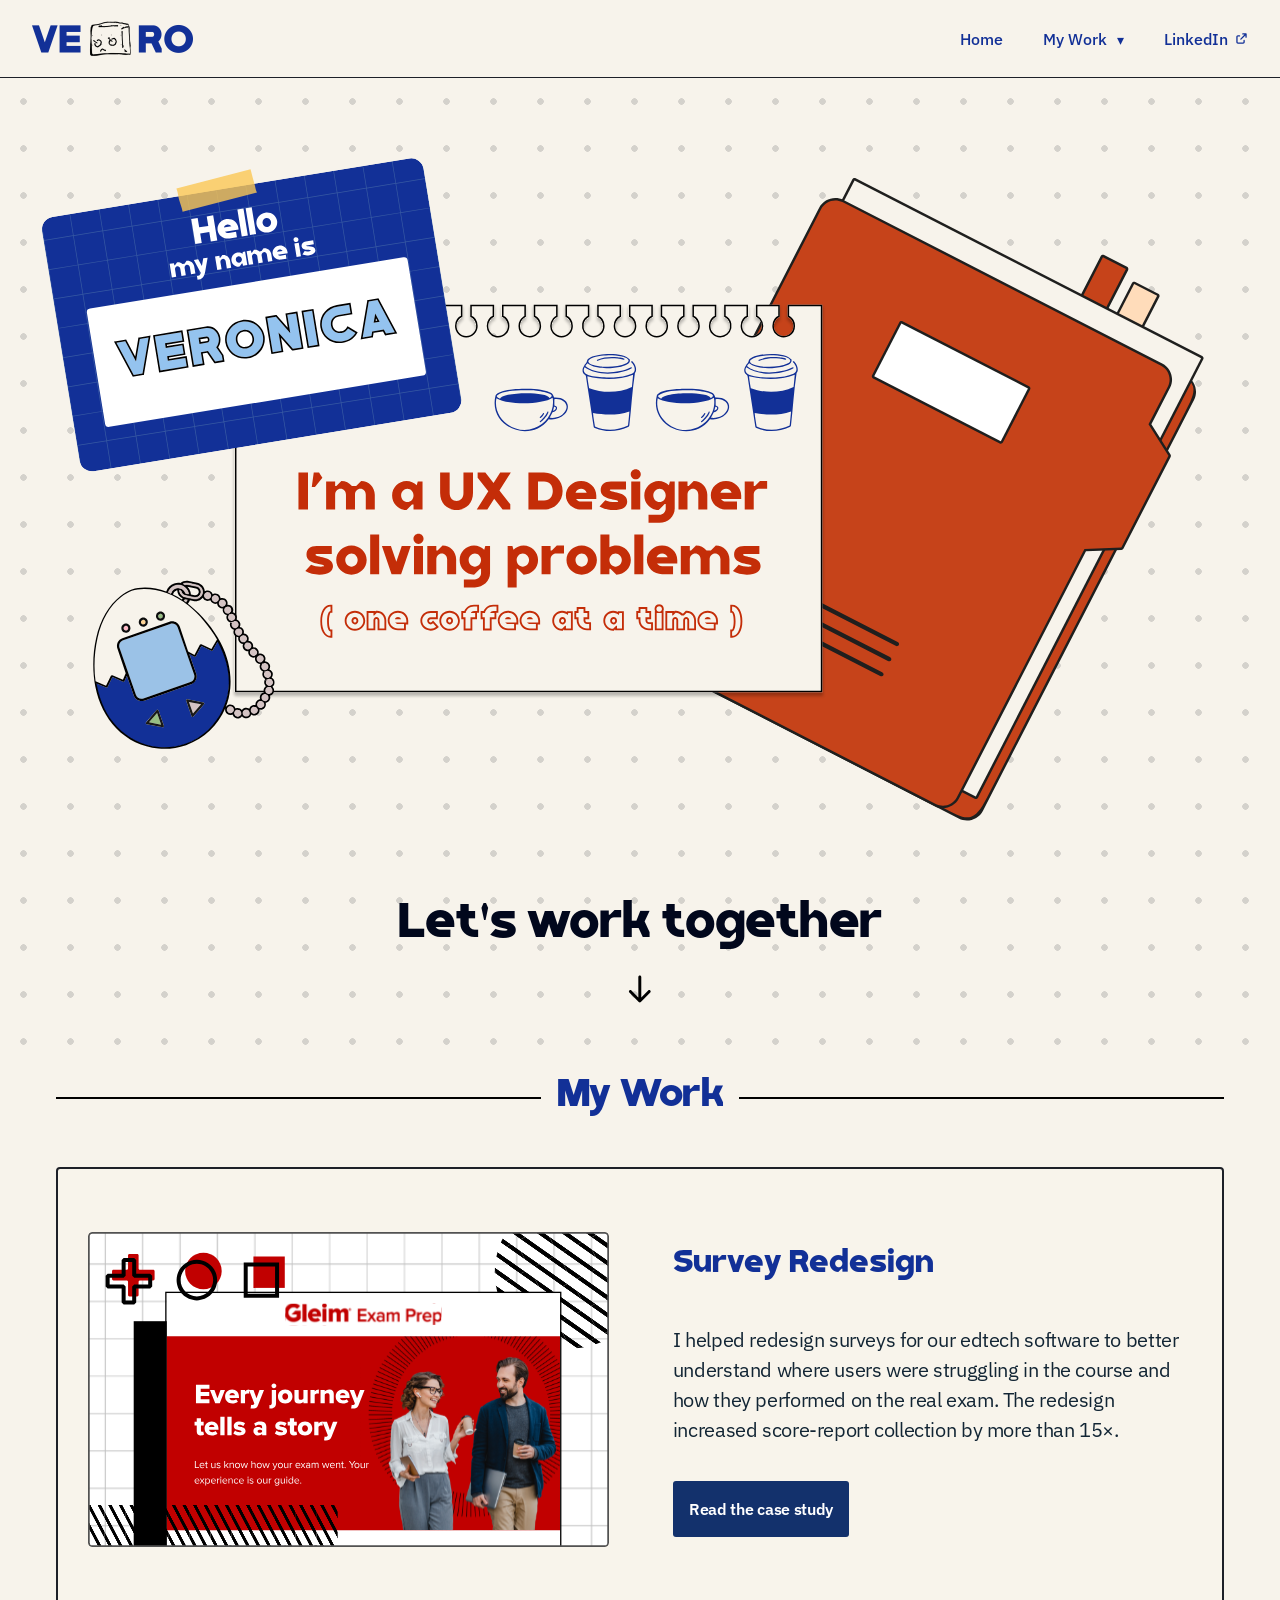
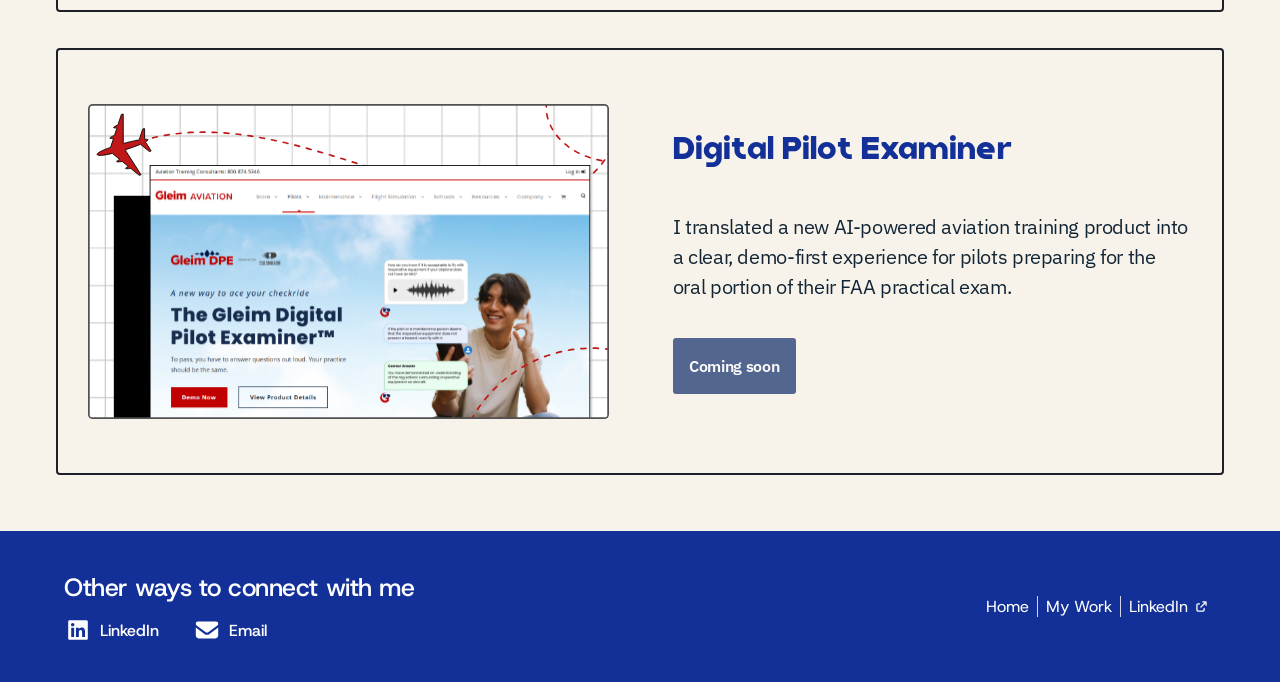
==== commit de3f3989: "Update survey case study styling and add supporting assets Rework footer, survey hero, table of cont" ====
--- a/index.html
+++ b/index.html
@@ -21,30 +21,38 @@
 
     <main>
         <section class="hero" aria-labelledby="hero-heading">
-            <div class="hero-art" aria-hidden="true">
-                <img src="assets/home-hero-illustration.webp" alt="" width="1440" height="1060" />
+            <h1 id="hero-heading" class="hero-a11y-title">
+                I'm a <em>UX Designer</em> solving problems one coffee at a time! My name is Veronica.
+                <span>Let's work together.</span>
+            </h1>
+
+            <div class="hero-scene" aria-hidden="true">
+                <div class="hero-composed-wrap">
+                    <img class="hero-composed" src="assets/hero/hero-composed.svg" alt="" width="1575" height="927" />
+                </div>
             </div>
-            <h1 id="hero-heading">
-                I’m a <em>UX Designer</em> solving problems one coffee at a time! My name is Veronica.
-                <span>Let’s work together.</span>
-            </h1>
+
+            <p class="hero-cta" aria-hidden="true">
+                Let's work together
+                <img class="hero-cta-arrow" src="assets/hero/arrow-down.svg" alt="" />
+            </p>
         </section>
 
         <section class="work" id="work" aria-labelledby="work-heading">
             <div class="section-heading">
+                <span aria-hidden="true"></span>
                 <h2 id="work-heading">My Work</h2>
                 <span aria-hidden="true"></span>
             </div>
 
             <div class="project-list">
                 <article class="project-card project-card--survey">
-                    <div class="project-visual figma-crop" aria-hidden="true">
-                        <img src="assets/figma-homepage.png" alt="" />
+                    <div class="project-visual" aria-hidden="true">
+                        <img src="assets/hero/survey-thumbnail.svg" alt="" />
                     </div>
                     <div class="project-copy">
                         <div class="project-title-row">
-                            <span class="project-number" aria-hidden="true">1</span>
-                            <h3>Survey Platform and Redesign</h3>
+                            <h3>Survey Redesign</h3>
                         </div>
                         <p>
                             I helped redesign surveys for our edtech software to better understand where users were
@@ -57,32 +65,17 @@
 
                 <article class="project-card project-card--pilot">
                     <div class="project-visual">
-                        <img src="assets/digital-pilot-examiner.png"
+                        <img src="assets/hero/dpe-thumbnail.svg"
                             alt="Gleim Digital Pilot Examiner launch-page design" />
                     </div>
                     <div class="project-copy">
                         <div class="project-title-row">
-                            <span class="project-number" aria-hidden="true">2</span>
                             <h3>Digital Pilot Examiner</h3>
                         </div>
                         <p>
                             I translated a new AI-powered aviation training product into a clear, demo-first experience
                             for pilots preparing for the oral portion of their FAA practical exam.
                         </p>
-                        <a class="project-button" href="digital-pilot-examiner.html">Read the case study</a>
-                    </div>
-                </article>
-
-                <article class="project-card project-card--placeholder">
-                    <div class="project-visual figma-crop" aria-hidden="true">
-                        <img src="assets/figma-homepage.png" alt="" />
-                    </div>
-                    <div class="project-copy">
-                        <div class="project-title-row">
-                            <span class="project-number" aria-hidden="true">3</span>
-                            <h3>Wiley Partnership</h3>
-                        </div>
-                        <p>A third case study is currently being prepared.</p>
                         <span class="project-button project-button--disabled" aria-disabled="true">Coming soon</span>
                     </div>
                 </article>
@@ -101,6 +94,33 @@
 
             document.getElementById("header").innerHTML = await header.text();
             document.getElementById("footer").innerHTML = await footer.text();
+
+            document.querySelectorAll(".site-nav-menu").forEach((menu) => {
+                let hideTimer;
+                const trigger = menu.querySelector(".site-nav-trigger");
+
+                const show = () => {
+                    clearTimeout(hideTimer);
+                    menu.classList.add("is-open");
+                    if (trigger) trigger.setAttribute("aria-expanded", "true");
+                };
+
+                const hide = () => {
+                    hideTimer = setTimeout(() => {
+                        menu.classList.remove("is-open");
+                        if (trigger) trigger.setAttribute("aria-expanded", "false");
+                    }, 180);
+                };
+
+                menu.addEventListener("mouseenter", show);
+                menu.addEventListener("mouseleave", hide);
+                menu.addEventListener("focusin", show);
+                menu.addEventListener("focusout", (event) => {
+                    if (!menu.contains(event.relatedTarget)) {
+                        hide();
+                    }
+                });
+            });
         });
     </script>
 </body>
--- a/styles.css
+++ b/styles.css
@@ -6,15 +6,41 @@
     font-display: swap;
 }
 
+@font-face {
+    font-family: "Blinko Outline";
+    src: url("assets/fonts/blinko-outline.otf") format("opentype");
+    font-style: normal;
+    font-weight: 400;
+    font-display: swap;
+}
+
+@font-face {
+    font-family: "Blinko Thin";
+    src: url("assets/fonts/blinko-thin.otf") format("opentype");
+    font-style: normal;
+    font-weight: 400;
+    font-display: swap;
+}
+
 :root {
     --canvas: #f7f3eb;
     --card: #f8f4eb;
     --blue: #123097;
     --button: #13316c;
-    --footer: #1634a6;
+    --footer: #123097;
     --ink: #122534;
     --black: #01071c;
     --rule: #1d2028;
+
+    --type-step--1: 0.8rem;
+    --type-step-0: 1rem;
+    --type-step-1: 1.25rem;
+    --type-step-2: 1.5625rem;
+    --type-step-3: 1.953125rem;
+    --type-step-4: 2.44140625rem;
+    --type-step-5: 3.0517578125rem;
+    --type-step-6: 3.814697265625rem;
+    --type-step-7: 4.76837158203125rem;
 }
 
 * {
@@ -24,10 +50,12 @@
 html {
     scroll-behavior: smooth;
     font-synthesis-weight: none;
+    font-size: 16px;
 }
 
 body {
     margin: 0;
+    font-size: 1rem;
 }
 
 .home-page {
@@ -71,127 +99,91 @@
 }
 
 .site-nav {
-    width: 522px;
-    display: flex;
-    align-items: center;
-    justify-content: space-between;
-    gap: 0;
-    font-size: 16px;
+    width: auto;
+    display: flex;
+    align-items: center;
+    gap: 40px;
+    font-size: var(--type-step-0);
     font-weight: 500;
     color: var(--blue);
+}
+
+.site-nav-menu {
+    position: relative;
+    display: inline-flex;
+    align-items: center;
+}
+
+.site-nav-menu::after {
+    content: "";
+    position: absolute;
+    left: -12px;
+    right: -12px;
+    top: 100%;
+    height: 20px;
+}
+
+.site-nav-trigger {
+    display: inline-block;
+    border: 0;
+    padding: 0;
+    background: transparent;
+    color: var(--blue);
+    font: inherit;
+    font-weight: 500;
+    cursor: pointer;
+}
+
+.site-nav-trigger::after {
+    content: "▾";
+    display: inline-block;
+    margin-left: 6px;
+    font-size: 0.9em;
+}
+
+.site-nav-submenu {
+    position: absolute;
+    top: calc(100% + 16px);
+    left: 0;
+    min-width: 220px;
+    padding: 12px 0;
+    border: 1px solid var(--rule);
+    background: var(--canvas);
+    box-shadow: 0 10px 20px rgba(1, 7, 28, 0.08);
+    display: none;
+    flex-direction: column;
+    z-index: 30;
+}
+
+.site-nav-menu:hover .site-nav-submenu,
+.site-nav-menu:focus-within .site-nav-submenu,
+.site-nav-menu.is-open .site-nav-submenu {
+    display: flex;
+}
+
+.site-nav-submenu a,
+.site-nav-submenu .site-nav-item {
+    display: block;
+    padding: 10px 16px;
+    color: var(--blue);
+    text-decoration: none;
+}
+
+.site-nav-submenu a:hover,
+.site-nav-submenu a:focus-visible {
+    background: rgba(18, 48, 151, 0.06);
+}
+
+.site-nav-item--disabled {
+    color: rgba(18, 32, 40, 0.45) !important;
+    cursor: default;
+    pointer-events: none;
 }
 
 .site-nav a,
 .footer-nav a,
 .contact-links a {
     text-decoration: none;
-}
-
-.site-nav-menu {
-    position: relative;
-}
-
-.site-nav-menu summary {
-    display: flex;
-    align-items: center;
-    gap: 7px;
-    cursor: pointer;
-    list-style: none;
-}
-
-.site-nav-menu summary::-webkit-details-marker {
-    display: none;
-}
-
-.site-nav-menu summary > span:first-child {
-    position: relative;
-}
-
-.site-nav-menu summary > span:first-child::after {
-    content: "";
-    position: absolute;
-    right: 0;
-    bottom: -4px;
-    left: 0;
-    height: 1px;
-    background: currentColor;
-    transform: scaleX(0);
-    transform-origin: right;
-    transition: transform 180ms ease;
-}
-
-.site-nav-menu summary:hover > span:first-child::after,
-.site-nav-menu summary:focus-visible > span:first-child::after,
-.site-nav-menu[open] summary > span:first-child::after {
-    transform: scaleX(1);
-    transform-origin: left;
-}
-
-.site-nav-chevron {
-    margin-top: -3px;
-    font-size: 18px;
-    line-height: 1;
-    transition: transform 180ms ease;
-}
-
-.site-nav-menu[open] .site-nav-chevron {
-    transform: rotate(180deg);
-}
-
-.site-nav-submenu {
-    position: absolute;
-    z-index: 30;
-    top: calc(100% + 17px);
-    left: 50%;
-    width: 290px;
-    padding: 8px;
-    border: 2px solid var(--rule);
-    border-radius: 4px;
-    background: var(--canvas);
-    box-shadow: 7px 7px 0 var(--blue);
-    transform: translateX(-50%);
-}
-
-.site-nav-submenu a,
-.site-nav-placeholder {
-    display: block;
-    padding: 13px 14px;
-    border-radius: 2px;
-}
-
-.site-nav-submenu a::after {
-    display: none;
-}
-
-.site-nav-submenu a:hover,
-.site-nav-submenu a:focus-visible {
-    background: var(--blue);
-    color: white;
-    outline: none;
-}
-
-.site-nav-submenu strong,
-.site-nav-submenu small {
-    display: block;
-}
-
-.site-nav-submenu strong {
-    font-size: 15px;
-    line-height: 1.35;
-}
-
-.site-nav-submenu small {
-    margin-top: 3px;
-    font-size: 12px;
-    font-weight: 400;
-    line-height: 1.4;
-}
-
-.site-nav-placeholder {
-    border-top: 1px solid rgba(29, 32, 40, 0.18);
-    border-radius: 0;
-    color: var(--ink);
-    opacity: 0.58;
 }
 
 .site-nav a,
@@ -221,29 +213,33 @@
     transform-origin: left;
 }
 
+.site-nav-external {
+    display: inline-flex;
+    align-items: center;
+    gap: 7px;
+}
+
+.site-nav-external svg {
+    width: 13px;
+    height: 13px;
+    fill: currentColor;
+}
+
 [aria-disabled="true"] {
     cursor: default;
 }
 
 .hero {
     position: relative;
-    width: min(100%, 1440px);
+    width: 100%;
     min-height: 0;
     margin: 0 auto;
-    padding: 0;
-}
-
-.hero-art,
-.hero-art img {
-    display: block;
-    width: 100%;
-}
-
-.hero-art img {
-    height: auto;
-}
-
-.hero h1 {
+    padding: 64px 32px 0;
+    background-image: radial-gradient(circle, rgba(29, 32, 40, 0.16) 3px, transparent 3.5px);
+    background-size: 47px 47px;
+}
+
+.hero-a11y-title {
     position: absolute;
     width: 1px;
     height: 1px;
@@ -253,24 +249,40 @@
     clip: rect(0, 0, 0, 0);
     white-space: nowrap;
     border: 0;
-    color: var(--blue);
+}
+
+.hero-scene {
+    width: min(100%, 1200px);
+    margin: 0 auto;
+}
+
+.hero-composed-wrap {
+    position: relative;
+}
+
+.hero-composed {
+    display: block;
+    width: 100%;
+    height: auto;
+}
+
+.hero-cta {
+    margin: 48px 0 0;
+    padding-bottom: 56px;
+    color: var(--black);
     font-family: "Blinko", "Arial Rounded MT Bold", sans-serif;
-    font-size: clamp(44px, 4vw, 57px);
-    font-weight: 600;
-    line-height: 1.5;
+    font-size: clamp(2.5rem, 2.2vw + 1.3rem, 3.75rem);
+    font-weight: 800;
+    line-height: 1.2;
     letter-spacing: -0.019em;
     text-align: center;
 }
 
-.hero em {
-    font-weight: 800;
-}
-
-.hero span {
+.hero-cta-arrow {
     display: block;
-    margin-top: 42px;
-    color: var(--black);
-    font-weight: 800;
+    margin: 14px auto 0;
+    width: 40px;
+    height: auto;
 }
 
 .work {
@@ -282,6 +294,7 @@
     height: 65px;
     display: flex;
     align-items: center;
+    justify-content: center;
     gap: 16px;
 }
 
@@ -289,7 +302,7 @@
     margin: 0;
     color: var(--blue);
     font-family: "Blinko", "Arial Rounded MT Bold", sans-serif;
-    font-size: 43px;
+    font-size: var(--type-step-4);
     font-weight: 800;
     line-height: 1.5;
     letter-spacing: -0.019em;
@@ -299,16 +312,18 @@
 .section-heading span {
     height: 2px;
     flex: 1;
-    background: #ef5b4f;
+    background: #000000;
 }
 
 .project-list {
-    margin-top: 37px;
+    max-width: 1400px;
+    margin: 37px auto 0;
     display: grid;
     gap: 36px;
 }
 
 .project-card {
+    max-width: 1400px;
     min-height: 427px;
     padding: 30px;
     border: 2px solid var(--rule);
@@ -330,7 +345,7 @@
     width: 100%;
     aspect-ratio: 601 / 363;
     overflow: hidden;
-    border: 1px solid var(--rule);
+    border: 0;
     border-radius: 4px;
     background: var(--canvas);
 }
@@ -340,31 +355,11 @@
     width: 100%;
     height: 100%;
     object-fit: cover;
+    border: 0;
 }
 
 .project-card--pilot .project-visual>img {
     object-position: top center;
-}
-
-.figma-crop {
-    position: relative;
-}
-
-.figma-crop>img {
-    position: absolute;
-    width: 239.6%;
-    max-width: none;
-    height: auto;
-    left: -14.64%;
-    object-fit: initial;
-}
-
-.project-card--survey .figma-crop>img {
-    top: -211.05%;
-}
-
-.project-card--placeholder .figma-crop>img {
-    top: -469.15%;
 }
 
 .project-copy {
@@ -382,22 +377,11 @@
     gap: 24px;
 }
 
-.project-number {
-    flex: 0 0 auto;
-    color: transparent;
-    font-family: "IBM Plex Sans", sans-serif;
-    font-size: clamp(60px, 5.4vw, 78px);
-    font-weight: 700;
-    line-height: 1;
-    letter-spacing: -0.019em;
-    -webkit-text-stroke: 2px var(--rule);
-}
-
 .project-copy h3 {
     margin: 0;
     color: var(--blue);
     font-family: "Blinko", "Arial Rounded MT Bold", sans-serif;
-    font-size: clamp(31px, 2.8vw, 39px);
+    font-size: var(--type-step-3);
     font-weight: 700;
     line-height: 1.5;
     letter-spacing: 0.001em;
@@ -407,7 +391,7 @@
     width: 100%;
     margin: 0;
     color: var(--ink);
-    font-size: 18px;
+    font-size: var(--type-step-1);
     line-height: 1.5;
     letter-spacing: -0.019em;
 }
@@ -445,7 +429,7 @@
     padding: 32px 64px;
     display: grid;
     grid-template-columns: 1fr 1fr;
-    align-items: start;
+    align-items: center;
     gap: 32px;
     background: var(--footer);
     color: white;
@@ -454,7 +438,7 @@
 
 .site-footer h2 {
     margin: 0;
-    font-size: 25px;
+    font-size: var(--type-step-2);
     font-weight: 500;
     line-height: 1.5;
     letter-spacing: -0.019em;
@@ -477,14 +461,14 @@
     display: inline-flex;
     align-items: center;
     gap: 8px;
-    font-size: 16px;
+    font-size: var(--type-step-0);
     font-weight: 500;
 }
 
-.contact-links img {
-    width: 39px;
-    height: 39px;
-    object-fit: contain;
+.contact-links svg {
+    width: 28px;
+    height: 28px;
+    fill: currentColor;
 }
 
 .footer-nav-group {
@@ -495,7 +479,7 @@
 .footer-nav {
     display: flex;
     align-items: center;
-    font-size: 16px;
+    font-size: var(--type-step-0);
 }
 
 .footer-nav a {
@@ -520,9 +504,12 @@
     }
 
     .hero {
-        min-height: 0;
-        margin: 0 auto;
-        padding: 0;
+        padding: 48px 24px 0;
+    }
+
+    .hero-cta {
+        margin-top: 40px;
+        padding-bottom: 48px;
     }
 
     .work {
@@ -588,11 +575,12 @@
         background-size: 47px 47px;
     }
 
-    .hero-art {
+    .hero-scene,
+    .hero-cta {
         display: none;
     }
 
-    .hero h1 {
+    .hero-a11y-title {
         position: static;
         width: auto;
         height: auto;
@@ -601,17 +589,26 @@
         clip: auto;
         white-space: normal;
         border: 0;
+        color: var(--blue);
+        font-family: "Blinko", "Arial Rounded MT Bold", sans-serif;
         font-size: clamp(36px, 10vw, 46px);
+        font-weight: 600;
         line-height: 1.28;
+        letter-spacing: -0.019em;
         text-align: left;
     }
 
-    .hero em {
+    .hero-a11y-title em {
+        font-weight: 800;
+        font-style: normal;
         color: #d63812;
     }
 
-    .hero span {
+    .hero-a11y-title span {
+        display: block;
         margin-top: 32px;
+        color: var(--black);
+        font-weight: 800;
     }
 
     .work {
@@ -643,10 +640,6 @@
         gap: 14px;
     }
 
-    .project-number {
-        font-size: 54px;
-    }
-
     .project-copy h3 {
         font-size: 30px;
         line-height: 1.25;
@@ -663,8 +656,8 @@
     }
 
     .footer-nav-group {
-        align-items: flex-start;
-        text-align: left;
+        align-items: center;
+        text-align: center;
     }
 
     .footer-nav {
@@ -694,8 +687,9 @@
 .survey-page {
     --survey-blue: #123097;
     --survey-ink: #122534;
-    --survey-line: #7ca4ff;
+    --survey-line: #000;
     --survey-pale: #e9efff;
+    --survey-orange: #c42d08;
     min-width: 0;
     overflow-x: hidden;
     background: var(--canvas);
@@ -720,386 +714,38 @@
 }
 
 .survey-hero {
-    min-height: 422px;
-    padding-block: 112px 80px;
-    display: grid;
-    grid-template-columns: minmax(0, 1.45fr) minmax(220px, 0.62fr) minmax(180px, 0.5fr);
-    align-items: start;
-    gap: 72px;
-}
-
-.survey-eyebrow {
-    margin: 0 0 12px;
-    color: var(--survey-blue);
-    font-size: 13px;
-    font-weight: 700;
-    letter-spacing: 0.14em;
-    text-transform: uppercase;
-}
-
-.survey-hero h1,
-.survey-page h2,
-.survey-page h3,
-.survey-page h4,
-.survey-meta dt {
-    font-family: "Blinko", "Arial Rounded MT Bold", sans-serif;
-}
-
-.survey-hero h1 {
-    margin: 0;
-    color: var(--survey-blue);
-    font-size: clamp(54px, 5.3vw, 77px);
-    font-weight: 700;
-    line-height: 1.05;
-    letter-spacing: -0.035em;
-}
-
-.survey-meta {
-    display: contents;
-    margin: 0;
-}
-
-.survey-meta div {
-    min-width: 0;
-}
-
-.survey-meta dt {
-    margin-bottom: 18px;
-    color: var(--survey-blue);
-    font-size: 31px;
-    font-weight: 700;
-    line-height: 1.15;
-}
-
-.survey-meta dd {
-    margin: 0;
-    font-size: 14px;
-    line-height: 1.55;
-}
-
-.survey-case-study {
-    padding-bottom: 78px;
-}
-
-.survey-section {
-    padding-block: 48px;
-}
-
-.survey-section + .survey-section {
-    padding-top: 38px;
-}
-
-.survey-heading-row {
-    margin-bottom: 24px;
-    display: flex;
-    align-items: center;
-    gap: 20px;
-}
-
-.survey-heading-row h2,
-.survey-centered-heading {
-    margin: 0;
-    color: var(--survey-blue);
-    font-size: clamp(34px, 3.15vw, 45px);
-    font-weight: 700;
-    line-height: 1.15;
-    letter-spacing: -0.025em;
-}
-
-.survey-heading-row span {
-    height: 2px;
-    flex: 1;
-    background: var(--survey-line);
-}
-
-.survey-heading-row--small h2 {
-    font-size: clamp(30px, 2.45vw, 37px);
-}
-
-.survey-intro {
-    max-width: 1120px;
-    margin: 0;
-    font-size: 18px;
-}
-
-.survey-copy {
-    display: grid;
-    gap: 18px;
-}
-
-.survey-copy p,
-.survey-section > p,
-.survey-subsection > p {
-    max-width: 1180px;
-    margin: 0;
-}
-
-.survey-centered-heading {
-    text-align: center;
-}
-
-.goal-grid {
-    margin-top: 34px;
-    display: grid;
-    grid-template-columns: repeat(6, minmax(0, 1fr));
-    gap: 38px 30px;
-}
-
-.goal-card {
-    grid-column: span 2;
-    text-align: center;
-}
-
-.goal-card--wide-left {
-    grid-column: 2 / span 2;
-}
-
-.goal-card--wide-right {
-    grid-column: 4 / span 2;
-}
-
-.goal-mark {
     position: relative;
-    width: 112px;
-    height: 104px;
-    margin: 0 auto 18px;
-    display: grid;
-    place-items: center;
-    overflow: hidden;
-    border: 1px solid rgba(18, 48, 151, 0.14);
-    border-radius: 3px;
-    background: #dfe3ea;
-    color: var(--survey-blue);
-}
-
-.goal-mark::before,
-.goal-mark::after {
-    content: "";
-    position: absolute;
-    border: 1px solid rgba(18, 48, 151, 0.32);
-}
-
-.goal-mark::before {
-    width: 58px;
-    height: 58px;
-    border-radius: 50%;
-}
-
-.goal-mark::after {
-    width: 84px;
-    height: 1px;
-    border-width: 1px 0 0;
-    transform: rotate(-38deg);
-}
-
-.goal-mark span {
+    padding-block: 96px 0;
+    background-image: radial-gradient(circle, rgba(196, 45, 8, 0.16) 3px, transparent 3.5px);
+    background-size: 56px 56px;
+}
+
+.survey-hero-dots {
+    padding: 32px 0 0;
+    min-height: 504px;
+    display: flex;
+    align-items: center;
+    justify-content: center;
+}
+
+.survey-hero-card {
     position: relative;
     z-index: 1;
-    width: 40px;
-    height: 40px;
-    display: grid;
-    place-items: center;
-    border-radius: 50%;
-    background: var(--canvas);
-    font-family: "Blinko", "Arial Rounded MT Bold", sans-serif;
-    font-size: 19px;
-    font-weight: 800;
-}
-
-.goal-mark--business::after {
-    transform: rotate(38deg);
-}
-
-.goal-mark--operations::before {
-    border-radius: 2px;
-    transform: rotate(45deg);
-}
-
-.goal-mark--strategy::after {
-    width: 68px;
-    height: 68px;
-    border: 1px solid rgba(18, 48, 151, 0.32);
-    border-radius: 2px;
-    transform: rotate(22deg);
-}
-
-.goal-mark--design::before {
-    width: 72px;
-    height: 34px;
-    border-radius: 999px;
-}
-
-.goal-card h3 {
-    margin: 0 0 4px;
-    color: var(--survey-blue);
-    font-size: 24px;
-    line-height: 1.25;
-}
-
-.goal-card p {
-    max-width: 320px;
+    width: min(100%, 729px);
     margin: 0 auto;
-    font-size: 14px;
-    line-height: 1.5;
-}
-
-.survey-subsection {
-    padding-top: 24px;
-}
-
-.survey-subsection + .survey-subsection {
-    margin-top: 34px;
-}
-
-.survey-subsection h3,
-.solution-callout h3,
-.clarity-section h3 {
-    margin: 0 0 12px;
-    color: var(--survey-blue);
-    font-size: clamp(28px, 2.5vw, 36px);
-    line-height: 1.2;
-}
-
-.path-list {
-    margin-top: 34px;
-    display: grid;
-    gap: 22px;
-}
-
-.path-card {
-    display: grid;
-    grid-template-columns: 156px minmax(0, 1fr);
-    align-items: center;
-    gap: 48px;
-}
-
-.path-number {
-    min-height: 138px;
-    display: grid;
-    place-items: center;
-    background: #dfe3ea;
-    color: transparent;
-    font-family: "IBM Plex Sans", sans-serif;
-    font-size: 56px;
-    font-weight: 700;
-    -webkit-text-stroke: 1.5px var(--survey-blue);
-}
-
-.path-card h4 {
-    margin: 0 0 5px;
-    color: var(--survey-blue);
-    font-size: 24px;
-    line-height: 1.25;
-}
-
-.path-card p {
-    max-width: 950px;
-    margin: 0;
-}
-
-.timing-grid {
-    margin-top: 28px;
-    display: grid;
-    grid-template-columns: repeat(3, minmax(0, 1fr));
-    gap: 1px;
-    border: 1px solid rgba(18, 48, 151, 0.25);
-    background: rgba(18, 48, 151, 0.25);
-}
-
-.timing-grid div {
-    min-height: 122px;
-    padding: 24px;
-    background: var(--canvas);
-}
-
-.timing-grid span {
-    display: block;
-    color: var(--survey-blue);
-    font-family: "Blinko", "Arial Rounded MT Bold", sans-serif;
-    font-size: 22px;
-    font-weight: 700;
-}
-
-.timing-grid p {
-    margin: 4px 0 0;
-    color: #44515b;
-    font-size: 14px;
-}
-
-.persona-figure {
-    margin: 60px auto 0;
-}
-
-.persona-carousel__viewport {
-    overflow: hidden;
-    border: 2px solid var(--rule);
-    background: #edf1fb;
-    outline: 0;
-    touch-action: pan-y;
-    user-select: none;
-}
-
-.persona-carousel__viewport:focus-visible {
-    box-shadow: 0 0 0 4px rgba(124, 164, 255, 0.45);
-}
-
-.persona-carousel__track {
-    display: flex;
-    transition: transform 420ms cubic-bezier(0.22, 1, 0.36, 1);
-    will-change: transform;
-}
-
-.persona-carousel__slide {
-    min-width: 100%;
-    aspect-ratio: 16 / 9;
-    display: grid;
-    place-items: stretch;
-}
-
-.persona-carousel__slide img {
+}
+
+.survey-hero-card img {
     display: block;
     width: 100%;
-    height: 100%;
-    object-fit: cover;
-    -webkit-user-drag: none;
-}
-
-.persona-carousel__dots {
-    margin-top: 28px;
-    display: flex;
-    align-items: center;
-    justify-content: center;
-    gap: clamp(28px, 5vw, 64px);
-}
-
-.persona-carousel__dots button {
-    width: 18px;
-    height: 18px;
-    padding: 0;
-    border: 0;
-    border-radius: 50%;
-    background: #d1d1d2;
-    cursor: pointer;
-    transition: background-color 180ms ease, transform 180ms ease;
-}
-
-.persona-carousel__dots button:hover {
-    transform: scale(1.18);
-}
-
-.persona-carousel__dots button[aria-selected="true"] {
-    background: #141517;
-}
-
-.persona-carousel__dots button:focus-visible {
-    outline: 3px solid var(--survey-line);
-    outline-offset: 4px;
-}
-
-.persona-carousel__status {
+    height: auto;
+}
+
+.survey-a11y-title {
     position: absolute;
     width: 1px;
     height: 1px;
+    margin: -1px;
     padding: 0;
     overflow: hidden;
     clip: rect(0, 0, 0, 0);
@@ -1107,91 +753,799 @@
     border: 0;
 }
 
-.persona-figure figcaption {
-    max-width: 760px;
-    margin: 14px auto 0;
-    color: #53606a;
-    font-size: 14px;
-    text-align: center;
-}
-
-.survey-narrative {
-    margin-top: 18px;
-}
-
-.solution-callout {
-    margin-top: 38px;
-    padding: 42px 48px;
-    border-left: 6px solid var(--survey-blue);
-    background: var(--survey-pale);
-}
-
-.solution-callout .survey-eyebrow {
-    margin-bottom: 6px;
-}
-
-.solution-callout p:last-child {
-    max-width: 1090px;
-    margin: 0;
-}
-
-.process-strip {
-    margin-top: 36px;
+.survey-eyebrow {
+    margin: 0 0 8px;
+    color: #C42D08;
+    font-size: 13px;
+    font-weight: 700;
+    line-height: 1.2;
+    letter-spacing: 0.14em;
+    text-transform: uppercase;
+}
+
+.survey-page h2,
+.survey-page h3,
+.survey-page h4,
+.case-meta dt,
+.survey-eyebrow {
+    font-family: "Blinko", "Arial Rounded MT Bold", sans-serif;
+}
+
+.case-meta {
+    margin: 0;
+    min-height: 120px;
+    padding-top: 32px;
+    padding-bottom: 32px;
+    border-top: 1px solid #000;
     display: grid;
     grid-template-columns: repeat(4, minmax(0, 1fr));
-    border-block: 1px solid rgba(18, 48, 151, 0.25);
-}
-
-.process-strip article {
-    min-height: 215px;
-    padding: 28px;
-    border-left: 1px solid rgba(18, 48, 151, 0.25);
-}
-
-.process-strip article:first-child {
+    gap: 0;
+}
+
+.case-meta div {
+    min-width: 0;
+    display: flex;
+    flex-direction: column;
+    justify-content: center;
+    padding: 0 24px;
+    border-left: 1px solid #ADA8A8;
+}
+
+.case-meta div:first-child {
+    padding-left: 0;
     border-left: 0;
 }
 
-.process-strip span {
-    color: var(--survey-line);
+.case-meta dt {
+    margin: 0 0 8px;
+    color: #565151;
+    font-size: 13px;
+    font-weight: 700;
+    letter-spacing: 0.1em;
+    text-transform: uppercase;
+}
+
+.case-meta dd {
+    margin: 0;
+    color: #122534;
+    font-size: 17px;
+    font-weight: 600;
+    line-height: 1.4;
+}
+
+.survey-embed {
+    margin: 8px 0 0;
+    border: 2px solid var(--rule);
+    border-radius: 4px;
+    overflow: hidden;
+    background: var(--card);
+}
+
+.survey-embed iframe {
+    display: block;
+    width: 100%;
+    aspect-ratio: 800 / 450;
+    border: 0;
+}
+
+.survey-embed-caption {
+    margin: 14px 0 0;
+    color: #5b6670;
     font-size: 14px;
+    font-style: italic;
+}
+
+.survey-sample {
+    padding: 32px;
+    padding-block: 32px;
+    border-radius: 4px;
+    background: var(--survey-blue);
+}
+
+.survey-sample .survey-embed {
+    margin: 0;
+    border: 0;
+    background: transparent;
+}
+
+.survey-sample .survey-embed iframe {
+    height: 700px;
+    aspect-ratio: auto;
+}
+
+.survey-sample-footer {
+    margin-top: 20px;
+    display: flex;
+    align-items: center;
+    justify-content: flex-end;
+    gap: 24px;
+    flex-wrap: wrap;
+}
+
+.survey-sample-footer .survey-intro {
+    margin: 0;
+    max-width: 480px;
+    color: #fff;
+}
+
+.survey-sample-cta {
+    display: inline-flex;
+    align-items: center;
+    justify-content: center;
+    flex: 0 0 auto;
+    min-height: 56px;
+    padding: 16px 24px;
+    border-radius: 3px;
+    background: #fff;
+    color: var(--survey-blue);
+    font-size: 16px;
+    font-weight: 600;
+    line-height: 1.5;
+    letter-spacing: -0.019em;
+    text-decoration: none;
+    white-space: nowrap;
+    transition: transform 160ms ease, background 160ms ease;
+}
+
+.survey-sample-cta:hover,
+.survey-sample-cta:focus-visible {
+    transform: translateY(-2px);
+    background: var(--survey-pale);
+}
+
+.case-toc {
+    margin: 16px 0 0;
+    padding: 22px 0;
+    display: flex;
+    align-items: center;
+    justify-content: space-between;
+    flex-wrap: wrap;
+    gap: 16px 24px;
+}
+
+.case-toc-label {
+    color: #565151;
+    font-weight: 600;
+}
+
+.case-toc-links {
+    display: flex;
+    flex-wrap: wrap;
+    justify-content: flex-end;
+}
+
+.case-toc a {
+    padding: 0 24px;
+    border-right: 1px solid #565151;
+    color: #123097;
+    font-weight: 600;
+    text-decoration: none;
+}
+
+.case-toc a:last-child {
+    border-right: 0;
+}
+
+.case-toc a:hover,
+.case-toc a:focus-visible {
+    text-decoration: underline;
+    text-underline-offset: 4px;
+}
+
+.survey-case-study {
+    padding-bottom: 78px;
+}
+
+.survey-section {
+    padding-block: 48px;
+}
+
+.survey-section + .survey-section {
+    padding-top: 38px;
+}
+
+.survey-heading-row {
+    margin-bottom: 24px;
+    display: flex;
+    align-items: center;
+    gap: 20px;
+}
+
+.survey-heading-row h2,
+.survey-centered-heading {
+    margin: 0;
+    color: var(--survey-blue);
+    font-size: var(--type-step-5);
     font-weight: 700;
-}
-
-.process-strip h3 {
-    margin: 30px 0 7px;
+    line-height: 1.15;
+    letter-spacing: -0.025em;
+}
+
+.survey-heading-row span {
+    height: 2px;
+    flex: 1;
+    background: var(--survey-line);
+}
+
+.survey-heading-row--small h2 {
+    font-size: clamp(var(--type-step-2), 2.45vw, var(--type-step-3));
+}
+
+.survey-intro {
+    margin: 0;
+    font-size: var(--type-step-1);
+}
+
+.survey-copy {
+    display: grid;
+    gap: 18px;
+}
+
+.survey-copy p,
+.survey-section > p,
+.survey-subsection > p {
+    margin: 0;
+}
+
+.survey-emphasis {
     color: var(--survey-blue);
-    font-size: 25px;
-}
-
-.process-strip p {
-    margin: 0;
-    font-size: 14px;
-}
-
-.clarity-section {
-    margin-top: 46px;
-}
-
-.clarity-grid {
+    font-family: "Blinko", "Arial Rounded MT Bold", sans-serif;
+    font-size: 30px;
+}
+
+.survey-centered-heading {
+    text-align: center;
+}
+
+.role-card-grid {
+    margin-top: 40px;
     display: grid;
-    grid-template-columns: minmax(0, 1.25fr) minmax(280px, 0.75fr);
-    gap: 70px;
-}
-
-.clarity-grid aside {
-    align-self: start;
+    grid-template-columns: repeat(2, minmax(0, 1fr));
+    gap: 1px;
+    background: #000;
+    border: 1px solid #000;
+}
+
+.role-card {
     padding: 32px;
+    display: flex;
+    flex-direction: column;
+    gap: 20px;
+    background: var(--canvas);
+}
+
+.role-card h3 {
+    margin: 0;
+    color: var(--survey-blue);
+    font-size: var(--type-step-4);
+    line-height: 1.25;
+}
+
+.role-card p {
+    margin: 0;
+}
+
+.role-card img {
+    margin-top: auto;
+    width: 100%;
+    max-width: 420px;
+    height: auto;
+    align-self: center;
+}
+
+.role-card-list {
+    margin: 0;
+    padding-left: 20px;
+    display: grid;
+    gap: 12px;
+}
+
+
+.role-card--content {
+    grid-column: 1 / -1;
+    flex-direction: row;
+    align-items: center;
+    gap: 40px;
+}
+
+.role-card--content > div {
+    display: flex;
+    flex-direction: column;
+    gap: 20px;
+}
+
+.role-card--content img {
+    margin-top: 0;
+    width: min(100%, 420px);
+    max-width: 420px;
+    flex: 0 0 auto;
+}
+
+.survey-subsection {
+    margin-top: 48px;
+}
+
+.survey-subsection + .survey-subsection {
+    margin-top: 56px;
+}
+
+.survey-subsection h3,
+.survey-subsection h4 {
+    margin: 0 0 12px;
+    color: var(--survey-blue);
+}
+
+.survey-subsection h3 {
+    font-size: clamp(var(--type-step-2), 3vw, var(--type-step-3));
+}
+
+.survey-subsection h4 {
+    font-size: var(--type-step-4);
+}
+
+p.goal-intro {
+    margin: 40px 0 0;
+    color: var(--survey-blue);
+    font-family: "Blinko", "Arial Rounded MT Bold", sans-serif;
+    font-size: var(--type-step-2);
+    font-weight: 700;
+    text-align: center;
+}
+
+.goal-grid {
+    margin-top: 34px;
+    display: grid;
+    grid-template-columns: repeat(2, minmax(0, 1fr));
+    gap: 1px;
+    background: #000;
+    border: 1px solid #000;
+}
+
+.goal-card {
+    padding: 40px 32px;
+    background: var(--canvas);
+    text-align: center;
+}
+
+.goal-mark {
+    width: 96px;
+    height: 96px;
+    margin: 0 auto 18px;
+    display: block;
+}
+
+.goal-card h3 {
+    margin: 0 0 4px;
+    color: var(--survey-blue);
+    font-size: var(--type-step-2);
+    line-height: 1.25;
+}
+
+.goal-card p {
+    max-width: 480px;
+    margin: 0 auto;
+    font-size: 18px;
+    line-height: 1.5;
+}
+
+p.goal-outro {
+    margin: 40px 0 0;
+    color: var(--survey-blue);
+    font-family: "Blinko", "Arial Rounded MT Bold", sans-serif;
+    font-size: var(--type-step-2);
+    font-weight: 700;
+    text-align: center;
+}
+
+.persona-stack {
+    margin-top: 40px;
+    display: grid;
+    gap: 48px;
+}
+
+.persona-card {
+    border-radius: 4px;
+    overflow: hidden;
+    background: #fff;
+}
+
+.persona-card-header {
+    padding: 32px 40px;
+    background: #071B61;
+    text-align: center;
+}
+
+.persona-card-header h3 {
+    margin: 0 0 8px;
+    color: #fff;
+    font-size: clamp(var(--type-step-2), 2.6vw, var(--type-step-3));
+}
+
+.persona-card-header p {
+    max-width: 900px;
+    margin: 0 auto;
+    color: #fff;
+    opacity: 0.9;
+}
+
+.persona-card img {
+    display: block;
+    width: 100%;
+    height: auto;
+}
+
+.persona-lightbox-trigger {
+    display: block;
+    width: 100%;
+    padding: 0;
+    border: 0;
+    background: none;
+    cursor: zoom-in;
+}
+
+.lightbox {
+    position: fixed;
+    inset: 0;
+    z-index: 1000;
+    display: flex;
+    align-items: center;
+    justify-content: center;
+    padding: 40px;
+    background: rgba(9, 14, 26, 0.88);
+}
+
+.lightbox[hidden] {
+    display: none;
+}
+
+.lightbox-image {
+    max-width: 90vw;
+    max-height: 90vh;
+    width: auto;
+    height: auto;
+    border-radius: 4px;
+    cursor: zoom-out;
+}
+
+.lightbox-close {
+    position: absolute;
+    top: 24px;
+    right: 24px;
+    width: 44px;
+    height: 44px;
+    border-radius: 50%;
+    border: 1px solid rgba(255, 255, 255, 0.4);
+    background: rgba(255, 255, 255, 0.08);
+    color: #fff;
+    font-size: 24px;
+    line-height: 1;
+    cursor: pointer;
+    transition: background 160ms ease;
+}
+
+.lightbox-close:hover {
+    background: rgba(255, 255, 255, 0.2);
+}
+
+p.persona-callout {
+    margin: 16px 0 0;
+    padding: 20px 24px;
+    border-radius: 4px;
+    border: 1px solid #000;
+    background: var(--canvas);
+    font-size: var(--type-step-0);
+    line-height: 1.5;
+}
+
+.persona-callout a {
+    color: var(--survey-blue);
+    font-weight: 600;
+    text-decoration: underline;
+    text-underline-offset: 3px;
+}
+
+.persona-callout a:hover,
+.persona-callout a:focus-visible {
+    color: #071B61;
+}
+
+.delivery-lede {
+    margin: 8px 0 0;
+}
+
+.divider-label {
+    margin: 44px 0 24px;
+    display: flex;
+    align-items: center;
+    gap: 24px;
+    color: var(--survey-blue);
+    font-size: var(--type-step-2);
+    font-weight: 700;
+    text-align: center;
+}
+
+.divider-label::before,
+.divider-label::after {
+    content: "";
+    height: 1px;
+    flex: 1;
+    background: #000;
+}
+
+.divider-label-stack {
+    display: flex;
+    flex-direction: column;
+    align-items: center;
+    gap: 4px;
+}
+
+.divider-label-eyebrow {
+    color: var(--survey-orange);
+    font-size: 13px;
+    font-weight: 700;
+    letter-spacing: 0.14em;
+    text-transform: uppercase;
+}
+
+.divider-label-heading {
+    color: var(--survey-blue);
+    font-size: var(--type-step-4);
+    font-weight: 700;
+}
+
+.email-carousel {
+    margin-top: 24px;
+    display: flex;
+    align-items: center;
+    gap: 16px;
+}
+
+.email-carousel-track {
+    flex: 1;
+    min-width: 0;
+}
+
+.email-item {
+    display: none;
+    margin: 0;
+    grid-template-columns: minmax(220px, 300px) minmax(0, 1fr);
+    align-items: center;
+    gap: 24px;
+}
+
+.email-item.is-active {
+    display: grid;
+}
+
+.email-item figcaption {
+    padding: 32px;
+    border-radius: 4px;
+    background: #071B61;
+    color: white;
+}
+
+.email-item h4 {
+    margin: 0 0 10px;
+    color: white;
+    font-size: var(--type-step-1);
+}
+
+.email-item figcaption p {
+    margin: 0;
+    font-size: 16px;
+    line-height: 1.5;
+    opacity: 0.92;
+}
+
+.email-item img {
+    display: block;
+    width: 80%;
+    height: auto;
+    margin: 0 auto;
+    border-radius: 4px;
+}
+
+.email-carousel-arrow {
+    flex: 0 0 auto;
+    display: inline-flex;
+    align-items: center;
+    justify-content: center;
+    width: 44px;
+    height: 44px;
+    padding: 0;
+    border: 0;
+    border-radius: 50%;
+    background: transparent;
+    cursor: pointer;
+    transition: background 160ms ease;
+}
+
+.email-carousel-arrow img {
+    width: 20px;
+    height: auto;
+}
+
+.email-carousel-arrow:hover,
+.email-carousel-arrow:focus-visible {
+    background: var(--survey-pale);
+}
+
+.email-carousel-dots {
+    margin-top: 20px;
+    display: flex;
+    align-items: center;
+    justify-content: center;
+    gap: 10px;
+}
+
+.email-carousel-dot {
+    width: 10px;
+    height: 10px;
+    padding: 0;
+    border: 0;
+    border-radius: 50%;
+    background: #ADA8A8;
+    cursor: pointer;
+}
+
+.email-carousel-dot.is-active {
     background: var(--survey-blue);
-    color: white;
-    font-family: "Blinko", "Arial Rounded MT Bold", sans-serif;
-    font-size: 22px;
-    font-style: italic;
-    line-height: 1.45;
-}
-
-.clarity-grid aside p {
-    margin: 0;
+}
+
+.final-design-demo {
+    margin-top: 16px;
+    border: 16px solid var(--survey-blue);
+    border-radius: 4px;
+    overflow: hidden;
+    background: #fff;
+}
+
+.final-design-demo iframe {
+    display: block;
+    width: 100%;
+    height: 700px;
+    border: 0;
+}
+
+.final-design-demo-link {
+    margin-top: 16px;
+    display: inline-flex;
+    align-items: center;
+    gap: 10px;
+    color: var(--survey-blue);
+    font-weight: 600;
+    text-decoration: none;
+}
+
+.final-design-demo-link:hover,
+.final-design-demo-link:focus-visible {
+    text-decoration: underline;
+    text-underline-offset: 4px;
+}
+
+.recommendation-stack {
+    max-width: 820px;
+    margin: 24px auto 0;
+    display: grid;
+    justify-items: center;
+    gap: 4px;
+}
+
+.recommendation-stack img:not(.recommendation-arrow) {
+    display: block;
+    width: 100%;
+    height: auto;
+}
+
+.recommendation-arrow {
+    display: block;
+    width: 42px;
+    height: auto;
+    margin: 4px 0;
+}
+
+.mapping-question {
+    margin-top: 48px;
+    display: grid;
+    grid-template-columns: minmax(0, 0.85fr) minmax(0, 1.15fr);
+    align-items: stretch;
+    gap: 0;
+}
+
+.mapping-question > div:first-child {
+    display: flex;
+    flex-direction: column;
+    justify-content: center;
+    padding: 40px;
+    border-radius: 4px 0 0 4px;
+    background: var(--survey-blue);
+    color: #fff;
+}
+
+.mapping-question h3 {
+    margin: 0 0 12px;
+    color: #fff;
+    font-size: clamp(var(--type-step-2), 3vw, var(--type-step-3));
+}
+
+.mapping-question > div:first-child p {
+    margin: 0;
+    color: #fff;
+    opacity: 0.9;
+}
+
+.flowchart-viewer {
+    position: relative;
+    height: 520px;
+    border: 1px solid var(--rule);
+    border-radius: 0 4px 4px 0;
+    overflow: hidden;
+    background: #fff;
+}
+
+.flowchart-viewer-canvas {
+    position: relative;
+    width: 100%;
+    height: 100%;
+    overflow: hidden;
+    cursor: grab;
+    touch-action: none;
+}
+
+.flowchart-viewer-canvas.is-dragging {
+    cursor: grabbing;
+}
+
+.flowchart-viewer-canvas [data-flowchart-image] {
+    position: absolute;
+    inset: 0;
+    width: 100%;
+    height: 100%;
+    max-width: none;
+    object-fit: contain;
+    transform-origin: 0 0;
+    user-select: none;
+    -webkit-user-drag: none;
+}
+
+.flowchart-viewer-controls {
+    position: absolute;
+    top: 12px;
+    right: 12px;
+    z-index: 2;
+    display: flex;
+    gap: 8px;
+}
+
+.flowchart-viewer-controls button {
+    min-width: 32px;
+    height: 32px;
+    padding: 0 10px;
+    border: 1px solid var(--rule);
+    border-radius: 4px;
+    background: #fff;
+    color: var(--survey-ink);
+    font-size: 16px;
+    font-weight: 600;
+    cursor: pointer;
+    transition: background 160ms ease;
+}
+
+.flowchart-viewer-controls button:hover,
+.flowchart-viewer-controls button:focus-visible {
+    background: var(--survey-pale);
+}
+
+.before-after-figure {
+    margin-top: 24px;
+}
+
+.before-after-figure img {
+    display: block;
+    width: 100%;
+    height: auto;
+    border: 1px solid var(--rule);
+    border-radius: 6px;
 }
 
 .impact-section {
@@ -1236,8 +1590,8 @@
 
 .impact-arrow {
     align-self: center;
-    color: var(--survey-blue);
-    font-size: 40px;
+    width: 40px;
+    height: auto;
 }
 
 .impact-feature {
@@ -1252,7 +1606,7 @@
 
 .case-study-nav {
     padding-top: 36px;
-    border-top: 1px solid var(--rule);
+    border-top: 1px solid #000;
     display: flex;
     align-items: center;
     justify-content: space-between;
@@ -1260,55 +1614,78 @@
 }
 
 .case-study-nav a {
+    display: inline-flex;
+    align-items: center;
+    gap: 10px;
     color: var(--survey-blue);
     font-weight: 600;
     text-decoration-thickness: 1px;
     text-underline-offset: 5px;
 }
 
+.case-study-nav-disabled {
+    display: inline-flex;
+    align-items: center;
+    gap: 10px;
+    color: var(--survey-blue);
+    font-weight: 600;
+    opacity: 0.58;
+    cursor: default;
+}
+
+.nav-arrow {
+    width: 20px;
+    height: auto;
+}
+
 @media (max-width: 1000px) {
     .survey-shell {
         width: min(100% - 64px, 1312px);
     }
 
-    .survey-hero {
-        min-height: 0;
-        padding-block: 80px 58px;
-        grid-template-columns: 1fr 1fr;
-        gap: 48px;
-    }
-
-    .survey-hero-title {
-        grid-column: 1 / -1;
+    .case-meta {
+        grid-template-columns: repeat(2, minmax(0, 1fr));
+        row-gap: 28px;
+    }
+
+    .case-meta div:nth-child(2n+1) {
+        padding-left: 0;
+        border-left: 0;
+    }
+
+    .role-card-grid {
+        grid-template-columns: 1fr;
+    }
+
+    .role-card--content {
+        flex-direction: column;
+        align-items: stretch;
+    }
+
+    .role-card--content img {
+        width: 100%;
+        max-width: 320px;
+        align-self: center;
     }
 
     .goal-grid {
         grid-template-columns: repeat(2, minmax(0, 1fr));
     }
 
-    .goal-card,
-    .goal-card--wide-left,
-    .goal-card--wide-right {
-        grid-column: auto;
-    }
-
-    .goal-card:last-child {
-        grid-column: 1 / -1;
-        max-width: 360px;
-        justify-self: center;
-    }
-
-    .process-strip {
-        grid-template-columns: repeat(2, minmax(0, 1fr));
-    }
-
-    .process-strip article:nth-child(3) {
-        border-left: 0;
-        border-top: 1px solid rgba(18, 48, 151, 0.25);
-    }
-
-    .process-strip article:nth-child(4) {
-        border-top: 1px solid rgba(18, 48, 151, 0.25);
+    .mapping-question {
+        grid-template-columns: 1fr;
+    }
+
+    .mapping-question > div:first-child {
+        border-radius: 4px 4px 0 0;
+    }
+
+    .flowchart-viewer {
+        border-radius: 0 0 4px 4px;
+    }
+
+    .email-item {
+        grid-template-columns: 1fr;
     }
 
     .impact-grid {
@@ -1328,27 +1705,19 @@
 
     .survey-hero {
         padding-block: 58px 42px;
+    }
+
+    .case-meta {
         grid-template-columns: 1fr;
-        gap: 30px;
-    }
-
-    .survey-hero-title {
-        grid-column: auto;
-    }
-
-    .survey-hero h1 {
-        font-size: clamp(48px, 14vw, 66px);
-    }
-
-    .survey-meta {
-        display: grid;
-        grid-template-columns: 1fr 1fr;
-        gap: 26px;
-    }
-
-    .survey-meta dt {
-        margin-bottom: 8px;
-        font-size: 25px;
+        gap: 24px;
+    }
+
+    .case-toc {
+        gap: 12px 0;
+    }
+
+    .case-toc a {
+        padding: 4px 14px;
     }
 
     .survey-section,
@@ -1370,83 +1739,12 @@
         font-size: 16px;
     }
 
+    .role-card-grid {
+        grid-template-columns: 1fr;
+    }
+
     .goal-grid {
         grid-template-columns: 1fr;
-        gap: 34px;
-    }
-
-    .goal-card:last-child {
-        grid-column: auto;
-    }
-
-    .path-card {
-        grid-template-columns: 92px minmax(0, 1fr);
-        align-items: start;
-        gap: 20px;
-    }
-
-    .path-number {
-        min-height: 92px;
-        font-size: 36px;
-    }
-
-    .path-card h4 {
-        font-size: 22px;
-    }
-
-    .timing-grid {
-        grid-template-columns: repeat(2, minmax(0, 1fr));
-    }
-
-    .persona-figure {
-        width: calc(100% + 40px);
-        margin-left: -20px;
-    }
-
-    .persona-carousel__viewport {
-        border-inline: 0;
-    }
-
-    .persona-carousel__dots {
-        margin-top: 22px;
-        gap: 34px;
-    }
-
-    .persona-carousel__dots button {
-        width: 16px;
-        height: 16px;
-    }
-
-    .persona-figure figcaption {
-        padding-inline: 20px;
-    }
-
-    .solution-callout {
-        padding: 30px 26px;
-    }
-
-    .process-strip,
-    .clarity-grid {
-        grid-template-columns: 1fr;
-    }
-
-    .process-strip article,
-    .process-strip article:nth-child(2) {
-        min-height: 0;
-        border-top: 1px solid rgba(18, 48, 151, 0.25);
-        border-left: 0;
-    }
-
-    .process-strip article:first-child {
-        border-top: 0;
-    }
-
-    .process-strip h3 {
-        margin-top: 16px;
-    }
-
-    .clarity-grid {
-        gap: 30px;
     }
 
     .impact-grid {
@@ -1467,28 +1765,15 @@
     }
 }
 
-@media (prefers-reduced-motion: reduce) {
-    .persona-carousel__track,
-    .persona-carousel__dots button {
-        transition: none;
-    }
-}
-
 @media (max-width: 430px) {
-    .survey-meta {
+    .case-meta {
         grid-template-columns: 1fr;
-    }
-
-    .timing-grid {
-        grid-template-columns: 1fr;
-    }
-
-    .path-card {
-        grid-template-columns: 1fr;
-    }
-
-    .path-number {
-        width: 92px;
+        row-gap: 20px;
+    }
+
+    .case-meta div {
+        padding-left: 0;
+        border-left: 0;
     }
 
     .case-study-nav {
@@ -1570,7 +1855,7 @@
     margin: 0;
     color: var(--blue);
     font-family: "Blinko", "Arial Rounded MT Bold", sans-serif;
-    font-size: clamp(52px, 6vw, 86px);
+    font-size: clamp(var(--type-step-5), 6vw, var(--type-step-7));
     font-weight: 700;
     letter-spacing: -0.04em;
     line-height: 1.02;
@@ -1585,7 +1870,7 @@
     max-width: 820px;
     margin: 42px 0 0;
     color: #324454;
-    font-size: clamp(20px, 2vw, 26px);
+    font-size: clamp(var(--type-step-1), 2vw, var(--type-step-2));
     line-height: 1.5;
 }
 
